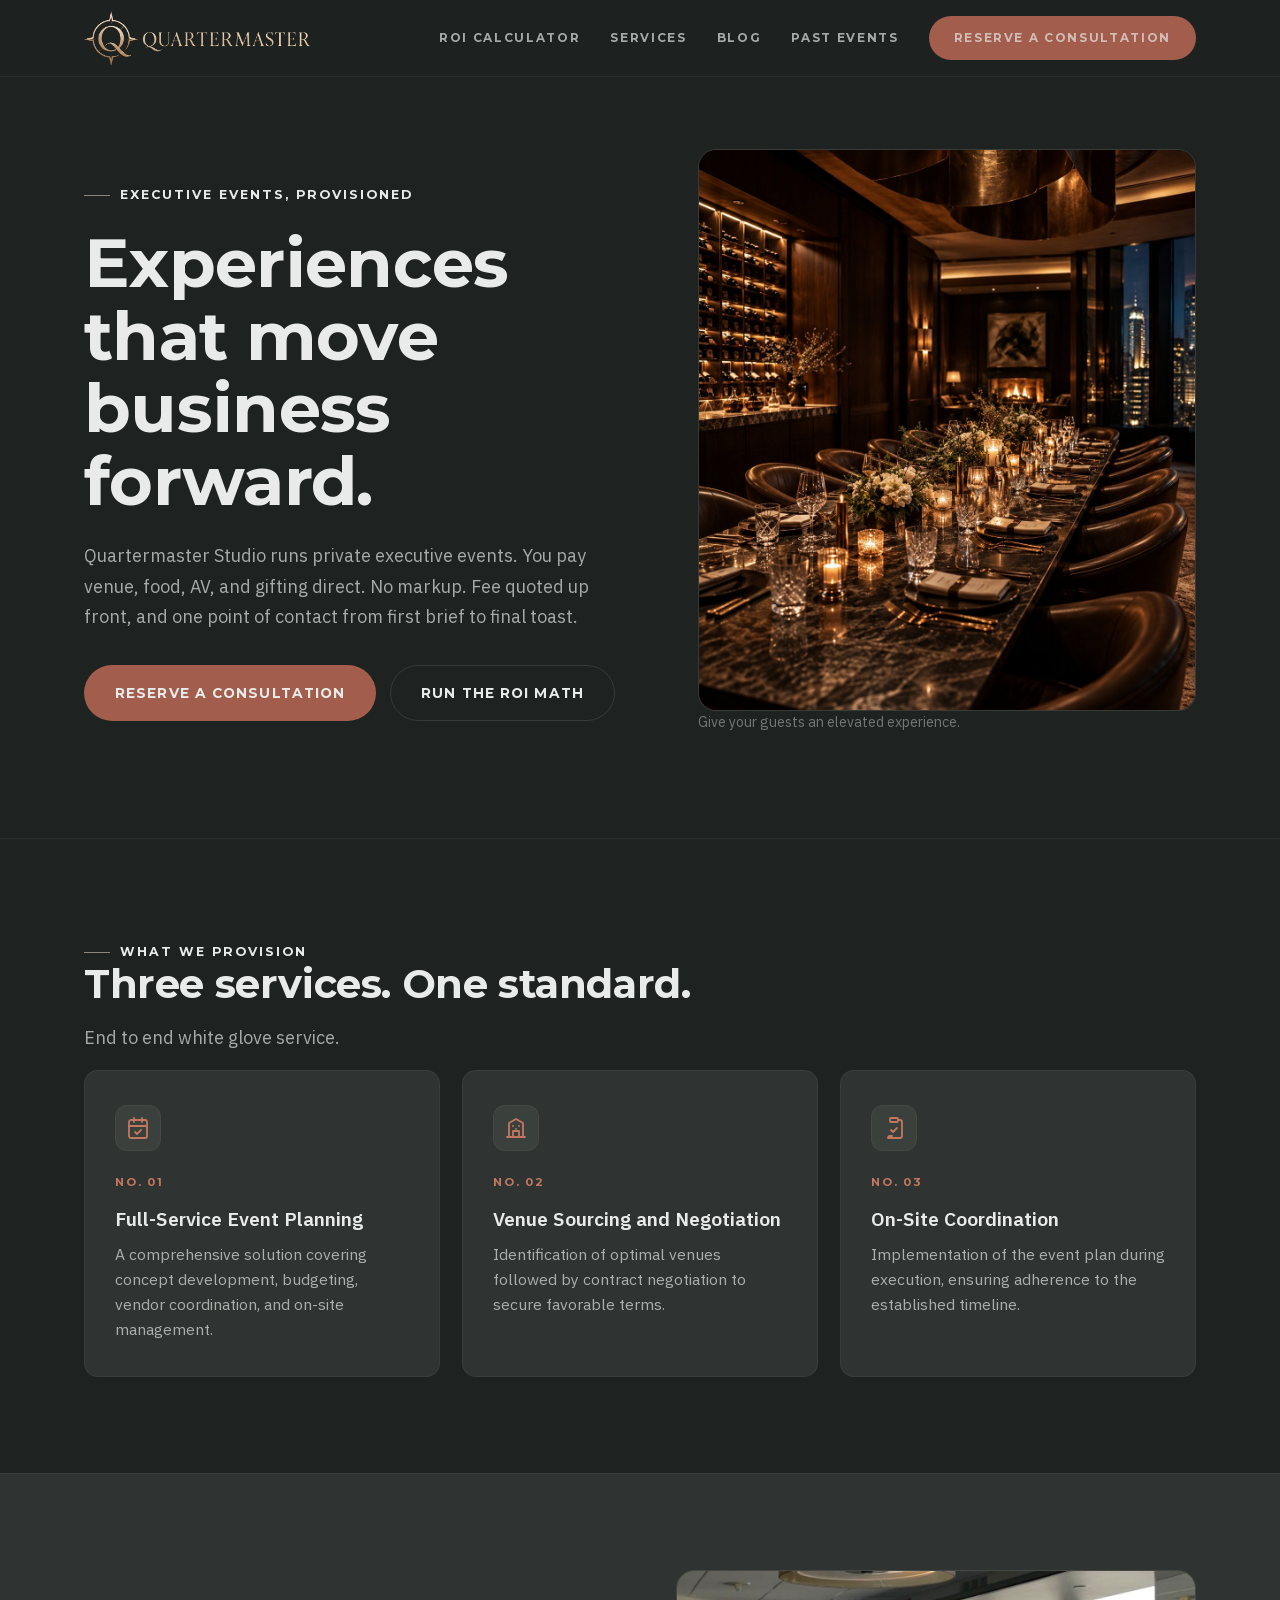
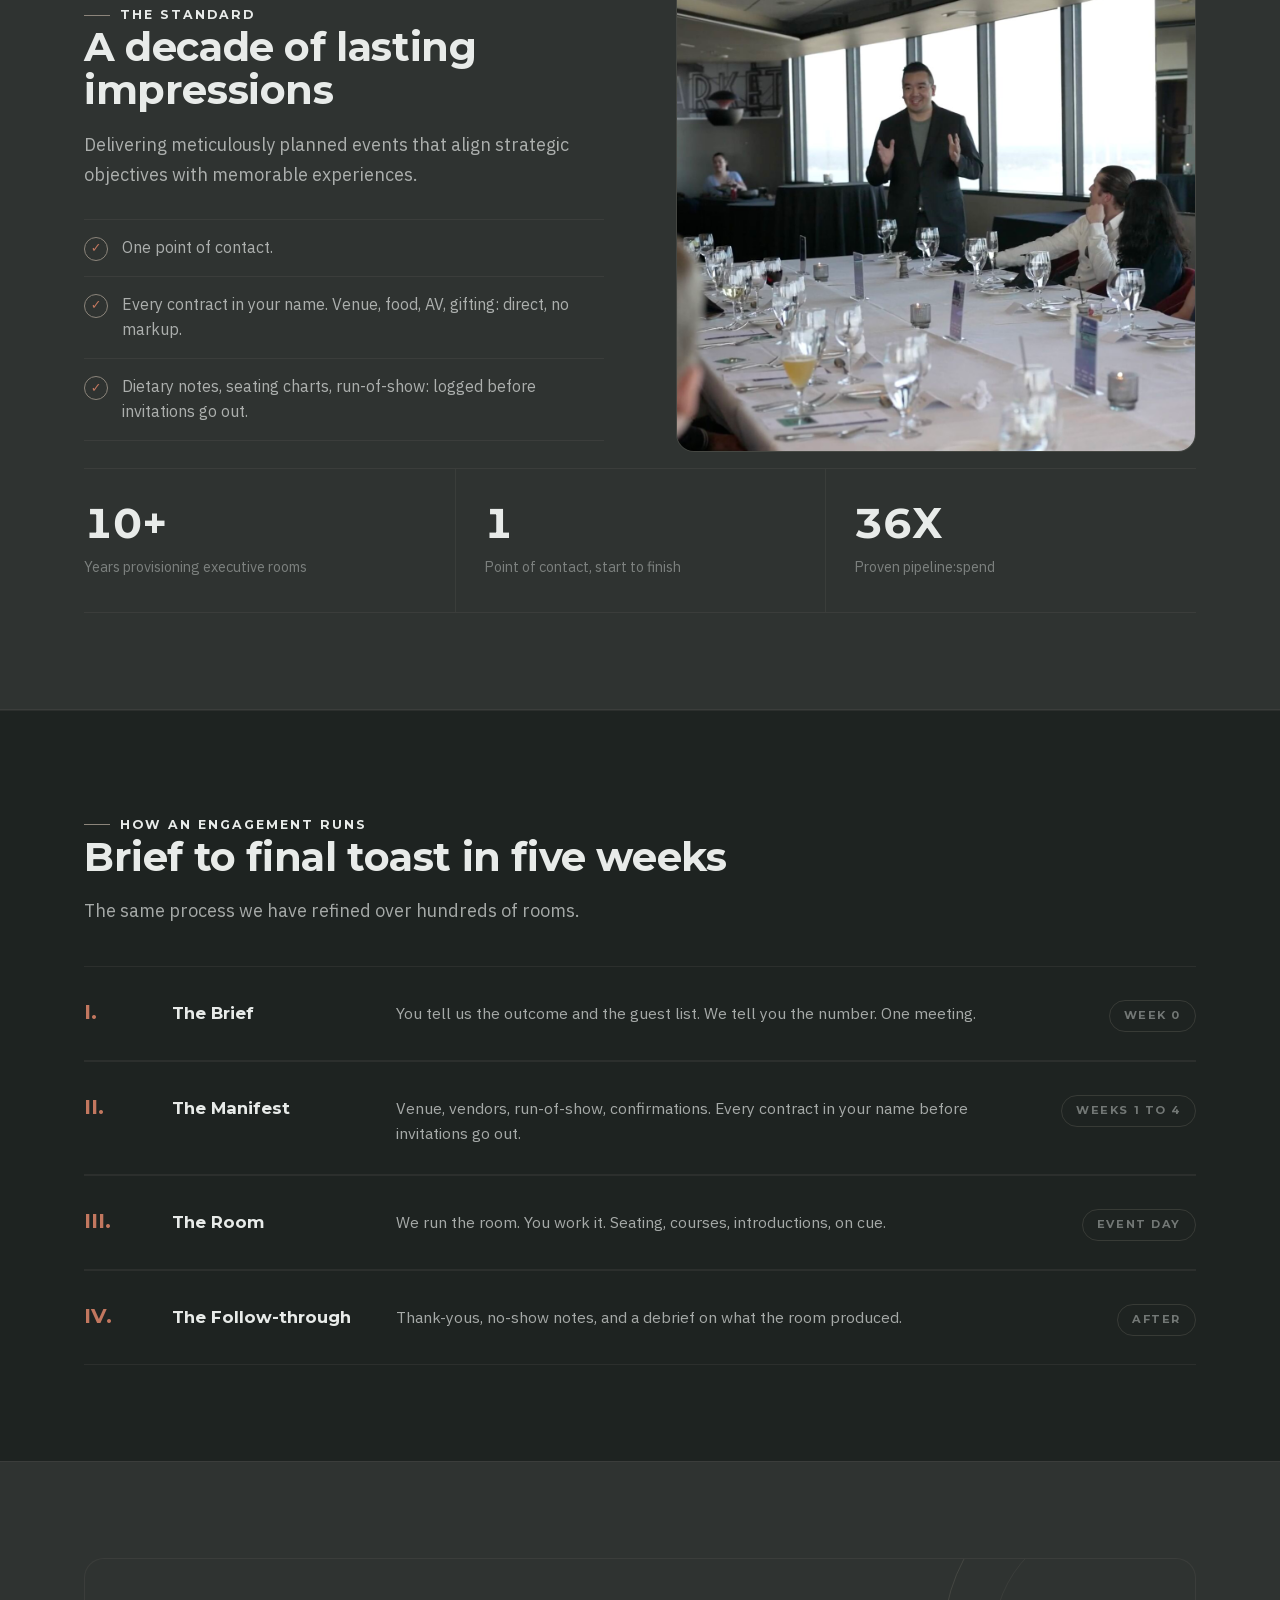
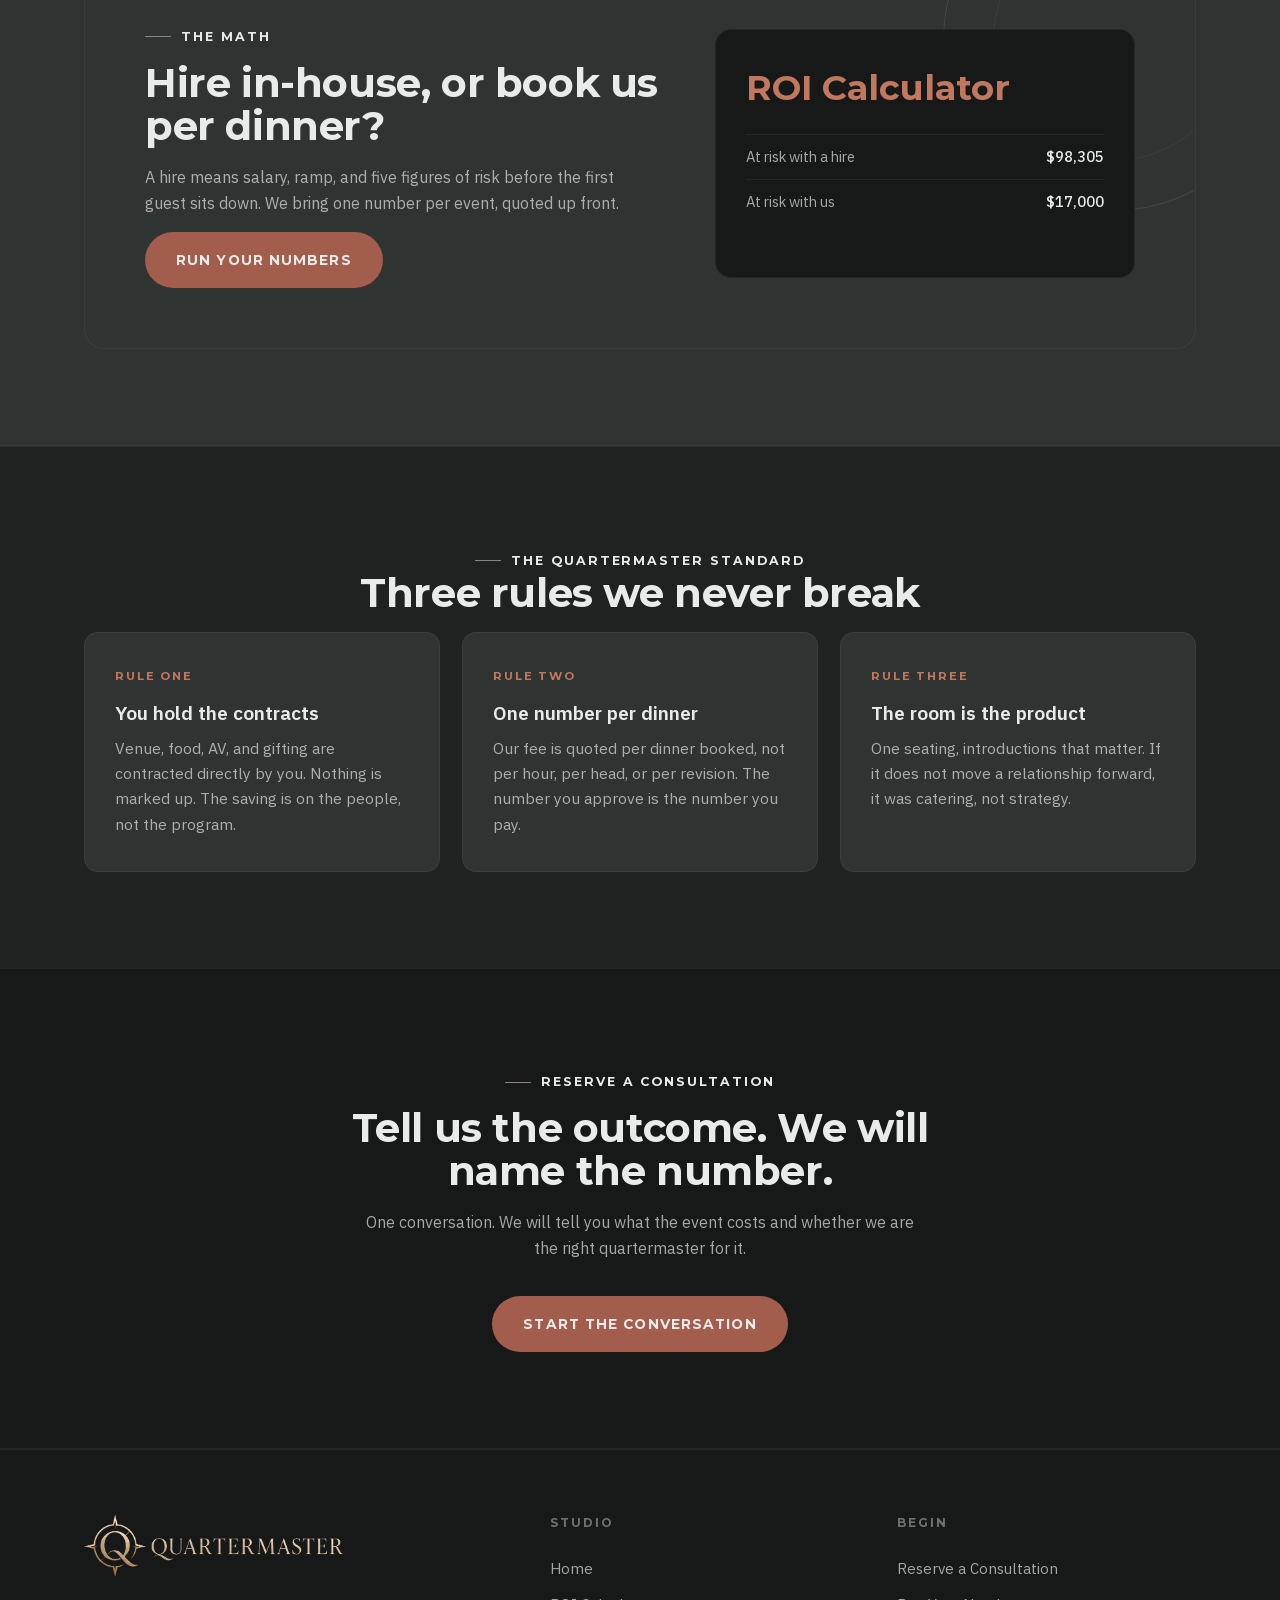
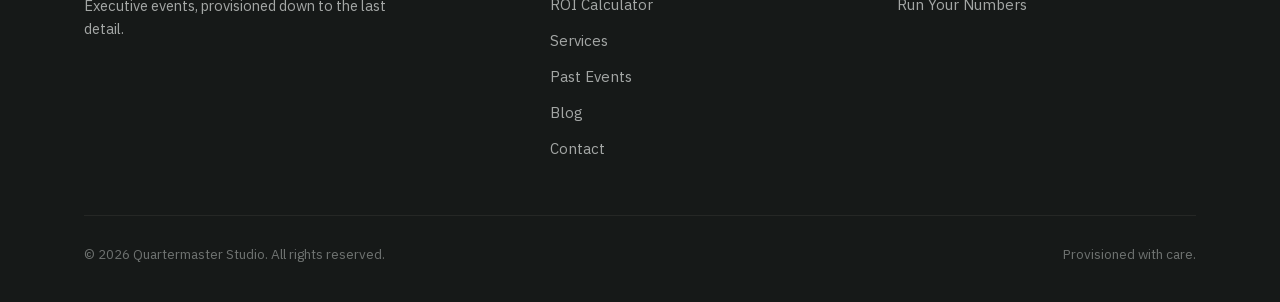
==== index.html @ 257238ab "Homepage hero: candlelit private dining room image" ====
<!DOCTYPE html>
<html lang="en">
<head>
<meta charset="UTF-8">
<meta name="viewport" content="width=device-width, initial-scale=1.0">
<title>Quartermaster Studio - Executive Events, Provisioned</title>
<meta name="description" content="Quartermaster Studio provisions private executive events. You pay venue, food, AV and gifting direct. No markup. One fee per dinner, quoted up front.">
<link rel="stylesheet" href="/assets/css/style.css?v=20260925o">
<link rel="icon" type="image/png" href="/assets/img/favicon.png?v=20260925k">
<link rel="apple-touch-icon" href="/assets/img/apple-touch-icon.png?v=20260925k">
</head>
<body>

<header class="site">
  <div class="wrap nav">
    <a class="brand" href="/" aria-label="Quartermaster Studio home">
      <img class="brand-lockup" src="/assets/img/logo-horizontal.png?v=20260925a" alt="Quartermaster Studio" width="226" height="54">
    </a>
    <nav class="nav-links" aria-label="Primary">
      <a href="/roi-calculator/">ROI Calculator</a>
      <a href="/services/">Services</a>
      <a href="/blog/">Blog</a>
      <a href="/past-events/">Past Events</a>
      <a href="/contact/" class="btn btn-primary nav-cta">Reserve a Consultation</a>
    </nav>
    <button class="nav-toggle" aria-label="Open menu" aria-expanded="false" aria-controls="mobileMenu">
      <svg viewBox="0 0 24 24" fill="none" stroke-width="2" stroke-linecap="round"><path d="M4 7h16M4 12h16M4 17h16"/></svg>
    </button>
  </div>
  <nav class="mobile-menu" id="mobileMenu" aria-label="Mobile">
    <a href="/roi-calculator/">ROI Calculator</a>
    <a href="/services/">Services</a>
    <a href="/blog/">Blog</a>
    <a href="/past-events/">Past Events</a>
    <a href="/contact/" class="btn btn-primary">Reserve a Consultation</a>
  </nav>
</header>


<main>
  <!-- ============ HERO ============ -->
  <section class="hero">
    <div class="wrap hero-grid">
      <div class="hero-copy reveal in">
        <span class="kicker">Executive events, provisioned</span>
        <h1>Experiences that move business forward.</h1>
        <p class="lede">Quartermaster Studio runs private executive events. You pay venue, food, AV, and gifting direct. No markup. Fee quoted up front, and one point of contact from first brief to final toast.</p>
        <div class="hero-cta">
          <a class="btn btn-primary" href="/contact/">Reserve a Consultation</a>
          <a class="btn btn-ghost" href="/roi-calculator/">Run the ROI math</a>
        </div>
      </div>
      <div class="hero-visual reveal in">
        <div class="frame">
          <img src="/assets/img/hero-dining.jpg?v=20260925a" alt="Candlelit private dining room set for an executive dinner" fetchpriority="high">
        </div>
        <p class="caption">Give your guests an elevated experience.</p>
      </div>
    </div>
  </section>

  <!-- ============ SERVICES ============ -->
  <section class="section" id="services">
    <div class="wrap">
      <div class="reveal in">
        <span class="kicker">What we provision</span>
        <h2>Three services. One standard.</h2>
        <p class="lede">End to end white glove service. </p>
      </div>
      <div class="cards3">
        <article class="card reveal in">
          <div class="icon" aria-hidden="true">
            <svg viewBox="0 0 24 24" fill="none" stroke="currentColor" stroke-width="1.8" stroke-linecap="round" stroke-linejoin="round"><rect x="3" y="4" width="18" height="18" rx="2"></rect><path d="M16 2v4M8 2v4M3 10h18"></path><path d="m9 16 2 2 4-4"></path></svg>
          </div>
          <div class="card-num">No. 01</div>
          <h3>Full-Service Event Planning</h3>
          <p>A comprehensive solution covering concept development, budgeting, vendor coordination, and on-site management.

</p>
        </article>
        <article class="card reveal in">
          <div class="icon" aria-hidden="true">
            <svg viewBox="0 0 24 24" fill="none" stroke="currentColor" stroke-width="1.8" stroke-linecap="round" stroke-linejoin="round"><path d="M3 21h18M5 21V7l7-4 7 4v14"></path><path d="M9 21v-6h6v6"></path><path d="M9 10h.01M15 10h.01M12 13h.01"></path></svg>
          </div>
          <div class="card-num">No. 02</div>
          <h3>Venue Sourcing and Negotiation</h3>
          <p>Identification of optimal venues followed by contract negotiation to secure favorable terms.

</p>
        </article>
        <article class="card reveal in">
          <div class="icon" aria-hidden="true">
            <svg viewBox="0 0 24 24" fill="none" stroke="currentColor" stroke-width="1.8" stroke-linecap="round" stroke-linejoin="round"><path d="M16 4h2a2 2 0 0 1 2 2v14a2 2 0 0 1-2 2H6a2 2 0 0 1 2-2h2"></path><rect x="8" y="2" width="8" height="4" rx="1"></rect><path d="m9 14 2 2 4-4"></path></svg>
          </div>
          <div class="card-num">No. 03</div>
          <h3>On-Site Coordination</h3>
          <p>Implementation of the event plan during execution, ensuring adherence to the established timeline.

</p>
        </article>
      </div>
    </div>
  </section>

  <!-- ============ STANDARD ============ -->
  <section class="section section-alt">
    <div class="wrap">
      <div class="split">
        <div class="reveal in">
          <span class="kicker">The standard</span>
          <h2>A decade of lasting impressions</h2>
          <p class="lede">Delivering meticulously planned events that align strategic objectives with memorable experiences.</p>
          <ul class="checklist">


<li><span class="tick">✓</span> One point of contact.</li>
            <li><span class="tick">✓</span> Every contract in your name. Venue, food, AV, gifting: direct, no markup.</li>
            <li><span class="tick">✓</span> Dietary notes, seating charts, run-of-show: logged before invitations go out.</li>
          </ul>

        </div>
        <div class="reveal in">
          <div class="frame">
            <img src="/assets/img/hero-main.jpg" alt="The operator addressing guests at a Quartermaster event" loading="lazy">
          </div>
          <p class="caption"></p>
        </div>
      </div>
      <div class="stats reveal in">
        <div class="stat"><div class="stat-num">10+</div><div class="stat-label">Years provisioning executive rooms</div></div>
        <div class="stat"><div class="stat-num">1</div><div class="stat-label">Point of contact, start to finish</div></div>
        <div class="stat"><div class="stat-num">36X</div><div class="stat-label">Proven pipeline:spend</div></div>
      </div>
    </div>
  </section>

  <!-- ============ PROCESS ============ -->
  <section class="section">
    <div class="wrap">
      <div class="reveal in">
        <span class="kicker">How an engagement runs</span>
        <h2>Brief to final toast in five weeks</h2>
        <p class="lede">The same process we have refined over hundreds of rooms.</p>
      </div>
      <div class="manifest reveal in">
        <div class="manifest-row">
          <div class="m-no">I.</div>
          <div class="m-title">The Brief</div>
          <div class="m-desc">You tell us the outcome and the guest list. We tell you the number. One meeting.</div>
          <div class="m-tag">Week 0</div>
        </div>
        <div class="manifest-row">
          <div class="m-no">II.</div>
          <div class="m-title">The Manifest</div>
          <div class="m-desc">Venue, vendors, run-of-show, confirmations. Every contract in your name before invitations go out.</div>
          <div class="m-tag">Weeks 1 to 4</div>
        </div>
        <div class="manifest-row">
          <div class="m-no">III.</div>
          <div class="m-title">The Room</div>
          <div class="m-desc">We run the room. You work it. Seating, courses, introductions, on cue.</div>
          <div class="m-tag">Event day</div>
        </div>
        <div class="manifest-row">
          <div class="m-no">IV.</div>
          <div class="m-title">The Follow-through</div>
          <div class="m-desc">Thank-yous, no-show notes, and a debrief on what the room produced.</div>
          <div class="m-tag">After</div>
        </div>
      </div>
    </div>
  </section>

  <!-- ============ CALCULATOR TEASER ============ -->
  <section class="section section-alt">
    <div class="wrap">
      <div class="calc-teaser reveal in">
        <div>
          <span class="kicker">The math</span>
          <h2>Hire in-house, or book us per dinner?</h2>
          <p>A hire means salary, ramp, and five figures of risk before the first guest sits down. We bring one number per event, quoted up front.</p>
          <a class="btn btn-primary" href="/roi-calculator/">Run your numbers</a>
        </div>
        <div class="calc-figure" aria-hidden="true">
          <div class="calc-num">ROI Calculator</div>
          <div class="calc-rows">
            <div class="calc-row"><span>At risk with a hire</span><span>$98,305</span></div>
            <div class="calc-row"><span>At risk with us</span><span>$17,000</span></div>

          </div>

        </div>
      </div>
    </div>
  </section>

  <!-- ============ RULES ============ -->
  <section class="section">
    <div class="wrap">
      <div class="reveal in" style="text-align:center; max-width:720px; margin:0 auto;">
        <span class="kicker" style="justify-content:center;">The Quartermaster standard</span>
        <h2>Three rules we never break</h2>
      </div>
      <div class="cards3">
        <article class="card reveal in">
          <div class="card-num">Rule one</div>
          <h3>You hold the contracts</h3>
          <p>Venue, food, AV, and gifting are contracted directly by you. Nothing is marked up. The saving is on the people, not the program.</p>
        </article>
        <article class="card reveal in">
          <div class="card-num">Rule two</div>
          <h3>One number per dinner</h3>
          <p>Our fee is quoted per dinner booked, not per hour, per head, or per revision. The number you approve is the number you pay.</p>
        </article>
        <article class="card reveal in">
          <div class="card-num">Rule three</div>
          <h3>The room is the product</h3>
          <p>One seating, introductions that matter. If it does not move a relationship forward, it was catering, not strategy.</p>
        </article>
      </div>
    </div>
  </section>

  <!-- ============ CTA ============ -->
  <section class="cta-band">
    <div class="wrap">
      <div class="reveal in">
        <span class="kicker">Reserve a consultation</span>
        <h2>Tell us the outcome. We will name the number.</h2>
        <p>One conversation. We will tell you what the event costs and whether we are the right quartermaster for it.</p>
        <a class="btn btn-primary" href="/contact/">Start the conversation</a>
      </div>
    </div>
  </section>
</main>


<footer class="site">
  <div class="wrap">
    <div class="footer-grid">
      <div class="footer-brand">
        <a class="brand" href="/" aria-label="Quartermaster Studio home" style="margin-bottom:18px;">
          <img class="brand-lockup" src="/assets/img/logo-horizontal.png?v=20260925a" alt="Quartermaster Studio" width="259" height="62">
        </a>
        <p>Executive events, provisioned down to the last detail.</p>
      </div>
      <div class="footer-links">
        <h4>Studio</h4>
        <a href="/">Home</a>
        <a href="/roi-calculator/">ROI Calculator</a>
        <a href="/services/">Services</a>
        <a href="/past-events/">Past Events</a>
        <a href="/blog/">Blog</a>
        <a href="/contact/">Contact</a>
      </div>
      <div class="footer-links">
        <h4>Begin</h4>
        <a href="/contact/">Reserve a Consultation</a>
        <a href="/roi-calculator/">Run Your Numbers</a>
      </div>
    </div>
    <div class="footer-note">
      <span>&copy; <span data-year>2026</span> Quartermaster Studio. All rights reserved.</span>
      <span>Provisioned with care.</span>
    </div>
  </div>
</footer>

<script src="/assets/js/main.js?v=20260924g" defer></script>
</body>
</html>
---- assets/css/style.css ----
/* ============================================================
   Quartermaster Studio - Coastal & Cedar (Brand Standards v1.0)
   The agency: Montserrat carries wordmark/labels/buttons,
   IBM Plex Sans carries every word a person reads.
   No Playfair, no Times, nothing like them: that typeface lives at The Wardroom only.
   ============================================================ */

@font-face {
  font-family: "Montserrat";
  font-style: normal;
  font-weight: 100 900;
  font-display: swap;
  src: url("/assets/fonts/montserrat-normal.woff2") format("woff2");
}
@font-face {
  font-family: "Montserrat";
  font-style: italic;
  font-weight: 100 900;
  font-display: swap;
  src: url("/assets/fonts/montserrat-italic.woff2") format("woff2");
}
@font-face {
  font-family: "IBM Plex Sans";
  font-style: normal;
  font-weight: 100 700;
  font-display: swap;
  src: url("/assets/fonts/plexsans-normal.woff2") format("woff2");
}
@font-face {
  font-family: "IBM Plex Sans";
  font-style: italic;
  font-weight: 100 700;
  font-display: swap;
  src: url("/assets/fonts/plexsans-italic.woff2") format("woff2");
}

:root {
  --forage: #1e2321;
  --forage-deep: #161918;
  --slate: #2f3331;
  --slate-soft: #3a403c;
  --cedar: #a35d4d;
  --cedar-light: #c2775f;
  --cedar-deep: #8f4e3f;
  --taupe: #8c857b;
  --cloud: #e8ebe9;
  --cloud-dim: rgba(232, 235, 233, 0.68);
  --cloud-faint: rgba(232, 235, 233, 0.42);
  --line: rgba(140, 133, 123, 0.24);
  --line-soft: rgba(140, 133, 123, 0.13);
  --font-display: "Montserrat", "IBM Plex Sans", system-ui, -apple-system, "Segoe UI", sans-serif;
  --font-body: "IBM Plex Sans", system-ui, -apple-system, "Segoe UI", sans-serif;
  --maxw: 1160px;
  --radius: 14px;
}

* { box-sizing: border-box; }
html { scroll-behavior: smooth; }
html, body { overflow-x: clip; max-width: 100vw; }
body {
  margin: 0;
  font-family: var(--font-body);
  font-weight: 400;
  font-size: 16px;
  line-height: 1.6;
  color: var(--cloud);
  background: var(--forage);
  -webkit-font-smoothing: antialiased;
}
::selection { background: var(--cedar); color: var(--cloud); }

h1, h2 {
  font-family: var(--font-display);
  font-weight: 700;
  line-height: 1.08;
  letter-spacing: -0.01em;
  color: var(--cloud);
  margin: 0 0 18px;
}
h1 { font-size: clamp(2.4rem, 5.4vw, 4.2rem); }
h2 { font-size: clamp(1.7rem, 3.4vw, 2.5rem); }
h3 {
  font-family: var(--font-body);
  font-weight: 600;
  font-size: 1.25rem;
  line-height: 1.3;
  color: var(--cloud);
  margin: 0 0 10px;
}
p { margin: 0 0 16px; color: var(--cloud-dim); }
a { color: var(--cedar-light); text-decoration: none; }
a:hover { text-decoration: underline; }
img, svg, iframe { max-width: 100%; }
img { display: block; }

.wrap { max-width: var(--maxw); margin: 0 auto; padding: 0 24px; }
.section { padding: 96px 0; border-top: 1px solid var(--line-soft); }
.section-head { max-width: 720px; margin-bottom: 48px; }
.section-head h2 { margin-top: 14px; }

.kicker {
  display: inline-flex;
  align-items: center;
  gap: 10px;
  font-family: var(--font-display);
  font-weight: 700;
  font-size: 0.78rem;
  letter-spacing: 0.16em;
  text-transform: uppercase;
  color: var(--cloud);
}
.kicker::before {
  content: "";
  width: 26px; height: 1px;
  background: var(--taupe);
  flex: none;
}
.lede { font-size: 1.12rem; line-height: 1.7; max-width: 66ch; }

/* ---------- buttons: Montserrat carries the agency ---------- */
.btn {
  display: inline-flex;
  align-items: center;
  justify-content: center;
  gap: 10px;
  font-family: var(--font-display);
  font-weight: 700;
  font-size: 0.86rem;
  letter-spacing: 0.08em;
  text-transform: uppercase;
  padding: 16px 30px;
  border-radius: 999px;
  border: 1px solid transparent;
  cursor: pointer;
  transition: transform 0.15s ease, background 0.15s ease, border-color 0.15s ease;
  text-decoration: none;
}
.btn:hover { text-decoration: none; transform: translateY(-1px); }
.btn-primary { background: var(--cedar); color: var(--cloud); }
.btn-primary:hover { background: var(--cedar-light); }
.btn-ghost { border-color: var(--line); color: var(--cloud); background: transparent; }
.btn-ghost:hover { border-color: var(--taupe); }

/* ---------- header ---------- */
header.site {
  position: sticky;
  top: 0;
  z-index: 50;
  background: rgba(30, 35, 33, 0.88);
  backdrop-filter: blur(12px);
  -webkit-backdrop-filter: blur(12px);
  border-bottom: 1px solid var(--line-soft);
}
.wrap.nav {
  display: flex;
  align-items: center;
  justify-content: space-between;
  height: 76px;
  gap: 20px;
}
.brand { display: inline-flex; align-items: center; gap: 13px; text-decoration: none; }
.brand:hover { text-decoration: none; }
.brand-logo { width: 42px; height: 42px; flex: none; }
.brand-logo svg { width: 100%; height: 100%; display: block; }
.brand-word {
  font-family: var(--font-display);
  font-weight: 700;
  font-size: 0.82rem;
  letter-spacing: 0.055em;
  line-height: 1.35;
  color: var(--cloud);
  text-transform: uppercase;
}
.brand-word span { display: block; }
.brand-lockup { display: block; height: 54px; width: auto; flex: none; }
.footer-brand .brand-lockup { height: 62px; }
.nav-links { display: flex; align-items: center; gap: 30px; }
.nav-links a {
  font-family: var(--font-display);
  font-weight: 700;
  font-size: 0.74rem;
  letter-spacing: 0.14em;
  text-transform: uppercase;
  color: var(--cloud-dim);
  text-decoration: none;
}
.nav-links a:hover { color: var(--cloud); }
.nav-links a.active { color: var(--cloud); }
.nav-cta { padding: 12px 24px; font-size: 0.76rem; }

.nav-toggle {
  display: none;
  align-items: center;
  justify-content: center;
  width: 44px; height: 44px;
  background: transparent;
  border: 1px solid var(--line);
  border-radius: 10px;
  cursor: pointer;
}
.nav-toggle svg { width: 20px; height: 20px; stroke: var(--cloud); }
.mobile-menu {
  display: none;
  position: absolute;
  top: 76px; left: 0; right: 0;
  background: var(--forage-deep);
  border-bottom: 1px solid var(--line);
  padding: 12px 24px 24px;
  z-index: 60;
}
.mobile-menu.open { display: block; }
.mobile-menu a {
  display: block;
  padding: 14px 4px;
  font-family: var(--font-display);
  font-weight: 700;
  font-size: 0.85rem;
  letter-spacing: 0.12em;
  text-transform: uppercase;
  color: var(--cloud);
  border-bottom: 1px solid var(--line-soft);
}
.mobile-menu a:last-of-type { border-bottom: none; }
.mobile-menu .btn { width: 100%; margin-top: 12px; }

/* ---------- hero ---------- */
.hero { padding: 72px 0 88px; position: relative; }
.hero-grid {
  display: grid;
  grid-template-columns: 1.05fr 0.95fr;
  gap: 64px;
  align-items: center;
}
.hero-copy .kicker { margin-bottom: 22px; }
.hero-copy h1 { margin-bottom: 24px; }
.hero-copy h1 .num { color: var(--cedar-light); }
.hero-cta { display: flex; gap: 14px; flex-wrap: wrap; margin-top: 32px; }
.hero-note {
  margin-top: 26px;
  font-size: 0.92rem;
  color: var(--cloud-faint);
  display: flex;
  align-items: center;
  gap: 10px;
}
.hero-note .dot { width: 8px; height: 8px; border-radius: 50%; background: var(--taupe); flex: none; }
.hero-visual { position: relative; }
.hero-visual .frame {
  border-radius: 18px;
  overflow: hidden;
  border: 1px solid var(--line);
}
.hero-visual img { width: 100%; height: 560px; object-fit: cover; }
.manifest-card {
  position: absolute;
  right: -18px;
  bottom: 36px;
  width: 300px;
  background: var(--slate);
  border: 1px solid var(--line);
  border-radius: var(--radius);
  padding: 22px;
  box-shadow: 0 24px 60px rgba(0, 0, 0, 0.45);
}
.manifest-card h3 {
  font-family: var(--font-display);
  font-size: 0.72rem;
  font-weight: 700;
  letter-spacing: 0.16em;
  text-transform: uppercase;
  color: var(--cloud-faint);
  margin-bottom: 14px;
}
.manifest-row {
  display: flex;
  justify-content: space-between;
  gap: 12px;
  padding: 9px 0;
  border-top: 1px solid var(--line-soft);
  font-size: 0.9rem;
}
.manifest-row:first-of-type { border-top: none; }
.m-label { color: var(--cloud-faint); }
.m-val { color: var(--cloud); font-weight: 500; font-variant-numeric: tabular-nums; text-align: right; }

/* ---------- services ---------- */
.cards3 { display: grid; grid-template-columns: repeat(3, 1fr); gap: 22px; }
.card {
  background: var(--slate);
  border: 1px solid var(--line-soft);
  border-radius: var(--radius);
  padding: 34px 30px;
  transition: transform 0.18s ease, border-color 0.18s ease;
}
.card:hover { transform: translateY(-3px); border-color: var(--line); }
.card .icon {
  width: 46px; height: 46px;
  border-radius: 12px;
  background: var(--slate-soft);
  border: 1px solid var(--line-soft);
  display: flex; align-items: center; justify-content: center;
  margin-bottom: 22px;
}
.card .icon svg { width: 24px; height: 24px; stroke: var(--cedar-light); }
.card h3 { font-size: 1.2rem; margin-bottom: 10px; }
.card p { font-size: 0.98rem; margin: 0; }

/* ---------- split / precision ---------- */
.split {
  display: grid;
  grid-template-columns: 1fr 1fr;
  gap: 72px;
  align-items: center;
}
.split .frame {
  border-radius: 18px;
  overflow: hidden;
  border: 1px solid var(--line);
}
.split .frame img { width: 100%; height: 480px; object-fit: cover; }
.checklist { list-style: none; margin: 28px 0 0; padding: 0; }
.checklist li {
  display: flex; gap: 14px;
  padding: 15px 0;
  border-top: 1px solid var(--line-soft);
  color: var(--cloud-dim);
  font-size: 1rem;
}
.checklist li:last-child { border-bottom: 1px solid var(--line-soft); }
.checklist .tick {
  flex: none;
  width: 24px; height: 24px;
  border-radius: 50%;
  border: 1px solid var(--taupe);
  color: var(--cedar-light);
  display: flex; align-items: center; justify-content: center;
  font-size: 0.8rem;
  margin-top: 2px;
}
.proof-line {
  margin-top: 26px;
  padding-top: 22px;
  border-top: 1px solid var(--line-soft);
  font-size: 0.92rem;
  color: var(--cloud-faint);
}
.proof-line strong { color: var(--cloud-dim); font-weight: 600; }

/* ---------- stats ---------- */
.stats {
  display: grid;
  grid-template-columns: repeat(auto-fit, minmax(180px, 1fr));
  gap: 0;
  border-top: 1px solid var(--line-soft);
  border-bottom: 1px solid var(--line-soft);
}
.stat { padding: 34px 28px; border-left: 1px solid var(--line-soft); }
.stat:first-child { border-left: none; padding-left: 0; }
.stat-num {
  font-family: var(--font-display);
  font-weight: 700;
  font-size: 2.6rem;
  line-height: 1;
  color: var(--cloud);
  font-variant-numeric: tabular-nums;
  margin-bottom: 10px;
}
.stat-label { font-size: 0.9rem; color: var(--cloud-faint); }
/* vertical stack variant: number over caption, continuous divider */
.stats-stack { display: flex; flex-direction: column; }
.stats-stack .stat { margin: 0; padding: 24px 0 24px 30px; }
.stats-stack .stat:first-child { padding-top: 0; }
.stats-stack .stat:last-child { padding-bottom: 0; }

/* ---------- calculator teaser ---------- */
.calc-teaser {
  background: var(--slate);
  border: 1px solid var(--line-soft);
  border-radius: 20px;
  padding: 60px;
  display: grid;
  grid-template-columns: 1.1fr 0.9fr;
  gap: 56px;
  align-items: center;
  position: relative;
  overflow: hidden;
}
.calc-teaser::after {
  content: "";
  position: absolute;
  right: -90px; top: -90px;
  width: 340px; height: 340px;
  border: 1px solid var(--line);
  border-radius: 50%;
  pointer-events: none;
}
.calc-teaser::before {
  content: "";
  position: absolute;
  right: -40px; top: -40px;
  width: 240px; height: 240px;
  border: 1px solid var(--line-soft);
  border-radius: 50%;
  pointer-events: none;
}
.calc-teaser h2 { margin-top: 14px; }
.calc-figure {
  background: var(--forage-deep);
  border: 1px solid var(--line-soft);
  border-radius: 16px;
  padding: 30px;
  position: relative;
  z-index: 1;
}
.calc-num {
  font-family: var(--font-display);
  font-weight: 700;
  font-size: 2.2rem;
  color: var(--cedar-light);
  font-variant-numeric: tabular-nums;
  margin-bottom: 18px;
}
.calc-rows { margin-bottom: 24px; }
.calc-row {
  display: flex;
  justify-content: space-between;
  gap: 12px;
  padding: 10px 0;
  border-top: 1px solid var(--line-soft);
  font-size: 0.92rem;
  color: var(--cloud-dim);
}
.calc-row span:last-child { font-variant-numeric: tabular-nums; color: var(--cloud); font-weight: 500; }

/* ---------- cta band ---------- */
.cta-band {
  background: var(--forage-deep);
  border-top: 1px solid var(--line-soft);
  border-bottom: 1px solid var(--line-soft);
  text-align: center;
  padding: 96px 0;
}
.cta-band h2 { max-width: 640px; margin: 14px auto 18px; }
.cta-band p { max-width: 560px; margin: 0 auto 34px; }
.cta-band .kicker { justify-content: center; }

/* ---------- footer ---------- */
footer.site {
  background: var(--forage-deep);
  border-top: 1px solid var(--line-soft);
  padding: 64px 0 36px;
}
.footer-grid {
  display: grid;
  grid-template-columns: 1.4fr 1fr 1fr;
  gap: 48px;
  margin-bottom: 48px;
}
.footer-brand p { font-size: 0.92rem; max-width: 36ch; }
.footer-links h4 {
  font-family: var(--font-display);
  font-size: 0.74rem;
  font-weight: 700;
  letter-spacing: 0.16em;
  text-transform: uppercase;
  color: var(--cloud-faint);
  margin: 0 0 18px;
}
.footer-links a {
  display: block;
  color: var(--cloud-dim);
  font-size: 0.94rem;
  padding: 6px 0;
}
.footer-links a:hover { color: var(--cloud); }
.footer-note {
  border-top: 1px solid var(--line-soft);
  padding-top: 28px;
  display: flex;
  justify-content: space-between;
  gap: 16px;
  flex-wrap: wrap;
  font-size: 0.85rem;
  color: var(--cloud-faint);
}

/* ---------- forms ---------- */
.contact-grid {
  display: grid;
  grid-template-columns: 1.1fr 0.9fr;
  gap: 48px;
  align-items: start;
}
.form-card, .brief-card {
  background: var(--slate);
  border: 1px solid var(--line-soft);
  border-radius: var(--radius);
  padding: 38px;
}
.field { margin-bottom: 22px; }
.field label {
  display: block;
  font-family: var(--font-display);
  font-weight: 700;
  font-size: 0.74rem;
  letter-spacing: 0.14em;
  text-transform: uppercase;
  color: var(--cloud-dim);
  margin-bottom: 10px;
}
.field input, .field select, .field textarea {
  width: 100%;
  background: var(--forage-deep);
  border: 1px solid var(--line);
  border-radius: 10px;
  color: var(--cloud);
  font-family: var(--font-body);
  font-size: 1rem;
  padding: 14px 16px;
  transition: border-color 0.15s ease;
}
.field input:focus, .field select:focus, .field textarea:focus {
  outline: none;
  border-color: var(--cedar-light);
  box-shadow: 0 0 0 3px rgba(194, 119, 95, 0.18);
}
.field textarea { min-height: 130px; resize: vertical; }
.form-error {
  color: var(--cedar-light);
  font-size: 0.92rem;
  font-weight: 500;
  margin: 0 0 16px;
}
.field input::placeholder, .field textarea::placeholder { color: var(--cloud-faint); }
.brief-card h3 {
  font-family: var(--font-display);
  font-size: 0.78rem;
  font-weight: 700;
  letter-spacing: 0.16em;
  text-transform: uppercase;
  color: var(--cloud-faint);
  margin-bottom: 18px;
}
.contact-alt {
  margin-top: 28px;
  font-size: 0.94rem;
  color: var(--cloud-faint);
}
.empty-note { color: var(--cloud-faint); font-style: italic; }

/* ---------- roi calculator ---------- */
.calc-shell { max-width: 980px; margin: 0 auto; }
.calc-grid {
  display: grid;
  grid-template-columns: 1fr 1fr;
  gap: 24px;
  margin: 40px 0;
}
.calc-card {
  background: var(--slate);
  border: 1px solid var(--line-soft);
  border-radius: var(--radius);
  padding: 32px;
}
.calc-card h3 {
  font-family: var(--font-display);
  font-size: 0.78rem;
  font-weight: 700;
  letter-spacing: 0.16em;
  text-transform: uppercase;
  color: var(--cloud-faint);
  margin-bottom: 22px;
}
.seg { display: flex; gap: 8px; flex-wrap: wrap; margin-bottom: 26px; }
.seg-btn {
  flex: 1 1 auto;
  font-family: var(--font-display);
  font-weight: 700;
  font-size: 0.76rem;
  letter-spacing: 0.06em;
  padding: 12px 14px;
  border-radius: 10px;
  border: 1px solid var(--line);
  background: transparent;
  color: var(--cloud-dim);
  cursor: pointer;
  transition: all 0.15s ease;
}
.seg-btn.active { background: var(--cedar); border-color: var(--cedar); color: var(--cloud); }
.calc-field { margin-bottom: 22px; }
.calc-field label {
  display: flex; justify-content: space-between;
  font-size: 0.92rem; color: var(--cloud-dim);
  margin-bottom: 10px;
}
.range-val { font-variant-numeric: tabular-nums; color: var(--cloud); font-weight: 600; }
input[type="range"] {
  width: 100%;
  accent-color: var(--cedar);
  height: 28px;
  background: transparent;
  cursor: pointer;
}
.calc-output {
  background: var(--forage-deep);
  border: 1px solid var(--line);
  border-radius: var(--radius);
  padding: 36px;
  margin-top: 8px;
}
.big-num {
  font-family: var(--font-display);
  font-weight: 700;
  font-size: clamp(2.2rem, 5vw, 3.4rem);
  color: var(--cedar-light);
  font-variant-numeric: tabular-nums;
  line-height: 1.1;
  margin: 6px 0 20px;
}
.copy-row { display: flex; gap: 12px; flex-wrap: wrap; margin-top: 26px; }

/* ---------- tables ---------- */
.table-scroll {
  max-width: 100%;
  overflow-x: auto;
  border: 1px solid var(--line-soft);
  border-radius: var(--radius);
  background: var(--slate);
}
table.qmtable { width: 100%; border-collapse: collapse; font-size: 0.92rem; min-width: 560px; }
table.qmtable th, table.qmtable td {
  text-align: left;
  padding: 13px 18px;
  border-bottom: 1px solid var(--line-soft);
  white-space: nowrap;
  color: var(--cloud-dim);
}
table.qmtable th {
  font-family: var(--font-display);
  font-weight: 700;
  font-size: 0.72rem;
  letter-spacing: 0.14em;
  text-transform: uppercase;
  color: var(--cloud-faint);
}
table.qmtable tr:last-child th, table.qmtable tr:last-child td { border-bottom: none; }
table.qmtable td:last-child, table.qmtable th:last-child { text-align: right; color: var(--cloud); font-variant-numeric: tabular-nums; }

/* ---------- code / pre ---------- */
pre {
  max-width: 100%;
  overflow-x: auto;
  white-space: pre-wrap;
  word-wrap: break-word;
  font-size: 0.85rem;
  font-family: ui-monospace, "SF Mono", Menlo, Consolas, monospace;
  background: var(--forage-deep);
  border: 1px solid var(--line-soft);
  border-radius: 10px;
  padding: 20px;
  color: var(--cloud-dim);
  line-height: 1.65;
}

/* ---------- blog / events ---------- */
.post-grid { display: grid; grid-template-columns: repeat(3, 1fr); gap: 22px; }
.post-card {
  background: var(--slate);
  border: 1px solid var(--line-soft);
  border-radius: var(--radius);
  overflow: hidden;
  transition: transform 0.18s ease, border-color 0.18s ease;
  text-decoration: none;
  display: block;
}
.post-card:hover { transform: translateY(-3px); border-color: var(--line); text-decoration: none; }
.post-card .thumb { height: 200px; overflow: hidden; background: var(--slate-soft); }
.post-card .thumb img { width: 100%; height: 100%; object-fit: cover; }
.post-card .body { padding: 26px; }
.post-meta {
  font-family: var(--font-display);
  font-size: 0.7rem;
  font-weight: 700;
  letter-spacing: 0.14em;
  text-transform: uppercase;
  color: var(--cloud-faint);
  margin-bottom: 12px;
}
.post-card h3 { font-size: 1.15rem; }
.post-card p { font-size: 0.94rem; margin: 0; }
.empty-state {
  text-align: center;
  padding: 80px 24px;
  border: 1px dashed var(--line);
  border-radius: var(--radius);
  color: var(--cloud-faint);
}
.empty-state h3 { color: var(--cloud-dim); }

/* ---------- prose (generated posts) ---------- */
.post-hero { max-width: 880px; margin: 0 auto 48px; }
.post-hero img { width: 100%; border-radius: 18px; border: 1px solid var(--line); }
.prose { max-width: 700px; margin: 0 auto; font-size: 1.12rem; line-height: 1.85; }
.prose h2 { margin-top: 48px; }
.prose .caption { font-size: 0.88rem; color: var(--cloud-faint); margin-top: 12px; }
.caption { font-size: 0.88rem; color: var(--cloud-faint); }

/* ---------- portal ---------- */
.portal-shell { max-width: 1080px; margin: 0 auto; }
.tabs { display: flex; gap: 8px; margin: 36px 0 28px; flex-wrap: wrap; }
.tab {
  font-family: var(--font-display);
  font-weight: 700;
  font-size: 0.78rem;
  letter-spacing: 0.1em;
  text-transform: uppercase;
  padding: 12px 22px;
  border-radius: 999px;
  border: 1px solid var(--line);
  background: transparent;
  color: var(--cloud-dim);
  cursor: pointer;
}
.tab.active { background: var(--cloud); border-color: var(--cloud); color: var(--forage); }
.portal-grid { display: grid; grid-template-columns: 1fr 1fr; gap: 24px; align-items: start; }
.portal-card {
  background: var(--slate);
  border: 1px solid var(--line-soft);
  border-radius: var(--radius);
  padding: 32px;
}
.portal-card h3 {
  font-family: var(--font-display);
  font-size: 0.78rem;
  font-weight: 700;
  letter-spacing: 0.16em;
  text-transform: uppercase;
  color: var(--cloud-faint);
  margin-bottom: 20px;
}
.code-preview { margin-top: 18px; }
.preview-frame {
  width: 100%;
  min-height: 320px;
  border: 1px solid var(--line-soft);
  border-radius: 10px;
  background: var(--cloud);
}
.img-picks { display: flex; gap: 10px; flex-wrap: wrap; margin-top: 12px; }
.img-picks button {
  border: 1px solid var(--line);
  border-radius: 10px;
  overflow: hidden;
  padding: 0;
  cursor: pointer;
  width: 88px;
  height: 64px;
  background: var(--forage-deep);
}
.img-picks button img { width: 100%; height: 100%; object-fit: cover; }
.img-picks button.picked { border-color: var(--cedar-light); box-shadow: 0 0 0 2px rgba(194, 119, 95, 0.4); }

/* ---------- inbox ---------- */
.inbox-list { display: grid; gap: 16px; }
.inbox-card {
  background: var(--slate);
  border: 1px solid var(--line-soft);
  border-radius: var(--radius);
  padding: 26px;
}
.inbox-head {
  display: flex;
  justify-content: space-between;
  align-items: baseline;
  gap: 12px;
  flex-wrap: wrap;
  margin-bottom: 12px;
}
.inbox-head strong { color: var(--cloud); font-size: 1.05rem; }
.inbox-head time { font-size: 0.85rem; color: var(--cloud-faint); font-variant-numeric: tabular-nums; }
.inbox-card dl {
  display: grid;
  grid-template-columns: 130px 1fr;
  gap: 6px 14px;
  margin: 0 0 16px;
  font-size: 0.92rem;
}
.inbox-card dt { color: var(--cloud-faint); }
.inbox-card dd { margin: 0; color: var(--cloud-dim); }
.inbox-actions { display: flex; gap: 10px; flex-wrap: wrap; }
.pill {
  display: inline-block;
  font-family: var(--font-display);
  font-size: 0.68rem;
  font-weight: 700;
  letter-spacing: 0.12em;
  text-transform: uppercase;
  padding: 5px 12px;
  border-radius: 999px;
  border: 1px solid var(--line);
  color: var(--cloud-dim);
}
.count-badge {
  display: inline-flex;
  align-items: center;
  justify-content: center;
  min-width: 26px; height: 26px;
  padding: 0 8px;
  border-radius: 999px;
  background: var(--cedar);
  color: var(--cloud);
  font-family: var(--font-display);
  font-weight: 700;
  font-size: 0.75rem;
}

/* ---------- responsive ---------- */
@media (max-width: 960px) {
  .hero-grid { grid-template-columns: 1fr; gap: 48px; }
  .hero-visual img { height: 420px; }
  .manifest-card { right: 16px; }
  .split { grid-template-columns: 1fr; gap: 48px; }
  .cards3 { grid-template-columns: 1fr; }
  .post-grid { grid-template-columns: 1fr; }
  .calc-teaser { grid-template-columns: 1fr; padding: 44px 32px; }
  .contact-grid { grid-template-columns: 1fr; }
  .calc-grid { grid-template-columns: 1fr; }
  .portal-grid { grid-template-columns: 1fr; }
  .stats { grid-template-columns: 1fr 1fr; }
  .stat { padding: 26px 20px; }
  .stat:nth-child(3) { border-left: none; padding-left: 0; }
  .footer-grid { grid-template-columns: 1fr 1fr; }
}
@media (max-width: 640px) {
  .section { padding: 64px 0; }
  .nav-links { display: none; }
  .nav-toggle { display: inline-flex; }
  .brand-lockup { height: 40px; }
  .hero { padding: 48px 0 64px; }
  .hero-visual img { height: 340px; }
  .manifest-card { position: static; width: 100%; margin-top: 16px; }
  .hero-cta .btn { flex: 1 1 100%; }
  .stats { grid-template-columns: 1fr; }
  .stat { border-left: none; padding-left: 0; border-top: 1px solid var(--line-soft); }
  .stat:first-child { border-top: none; }
  .calc-teaser { padding: 36px 24px; }
  .form-card, .brief-card, .portal-card { padding: 26px 22px; }
  .footer-grid { grid-template-columns: 1fr; gap: 32px; }
  .inbox-card dl { grid-template-columns: 1fr; }
  .brand-word { font-size: 0.74rem; }
}

/* ============================================================
   Legacy bridge: older page templates restyled in the brand.
   New pages should use the canonical classes above.
   ============================================================ */

/* page section wrapper (older templates) */
.block { padding: 96px 0; }
.block.ink { background: var(--slate); border-top: 1px solid var(--line-soft); border-bottom: 1px solid var(--line-soft); }
.block.tint { background: var(--slate); }

/* brass button alias -> cedar */
.btn-brass {
  background: var(--cedar);
  color: var(--cloud);
  border-color: var(--cedar);
}
.btn-brass:hover { background: var(--cedar-deep); border-color: var(--cedar-deep); color: var(--cloud); }

/* reveal (scroll animation hook; visible by default) */
.reveal { opacity: 1; transform: none; }
.reveal.in { opacity: 1; transform: none; }

/* page header (older templates) */
.page-head { padding: 72px 0 24px; }
.page-head .kicker { margin-bottom: 18px; }

/* card number label */
.no {
  font-family: var(--font-display);
  font-weight: 700;
  font-size: 0.72rem;
  letter-spacing: 0.16em;
  text-transform: uppercase;
  color: var(--cedar-light);
  margin-bottom: 16px;
}

/* old footer structure */
.foot-grid {
  display: grid;
  grid-template-columns: 1.4fr 1fr 1fr 1fr;
  gap: 48px;
  margin-bottom: 48px;
}
.foot-brand {
  font-family: var(--font-display);
  font-weight: 700;
  font-size: 1.02rem;
  letter-spacing: 0.01em;
  color: var(--cloud);
  margin-bottom: 16px;
}
.foot-grid h4 {
  font-family: var(--font-display);
  font-size: 0.74rem;
  font-weight: 700;
  letter-spacing: 0.16em;
  text-transform: uppercase;
  color: var(--cloud-faint);
  margin: 0 0 14px;
}
.foot-grid ul { list-style: none; margin: 0; padding: 0; }
.foot-grid li a {
  display: block;
  color: var(--cloud-dim);
  font-size: 0.94rem;
  padding: 6px 0;
}
.foot-grid li a:hover { color: var(--cloud); }
.foot-grid p { font-size: 0.92rem; color: var(--cloud-faint); max-width: 36ch; }
.foot-bottom {
  border-top: 1px solid var(--line-soft);
  padding-top: 28px;
  display: flex;
  justify-content: space-between;
  gap: 16px;
  flex-wrap: wrap;
  font-size: 0.85rem;
  color: var(--cloud-faint);
}

/* form helpers */
.hint { font-size: 0.88rem; color: var(--cloud-faint); margin-top: 8px; }
.field-row { display: grid; grid-template-columns: 1fr 1fr; gap: 18px; }

/* listing card link + excerpt (portal-generated) */
.card-link {
  display: inline-block;
  font-family: var(--font-display);
  font-weight: 700;
  font-size: 0.9rem;
  color: var(--cedar-light);
  margin-top: 14px;
}
.card-link:hover { color: var(--cloud); }
.excerpt { font-size: 0.94rem; color: var(--cloud-dim); }

/* event grid (past-events index) */
.event-grid { display: grid; grid-template-columns: repeat(3, 1fr); gap: 22px; }

/* process manifest (older homepage template) */
.manifest { border-top: 1px solid var(--line-soft); margin-top: 40px; }
.manifest .manifest-row {
  display: grid;
  grid-template-columns: 64px 200px 1fr auto;
  gap: 24px;
  align-items: baseline;
  padding: 28px 0;
  border-bottom: 1px solid var(--line-soft);
}
.m-no {
  font-family: var(--font-display);
  font-weight: 700;
  font-size: 1.3rem;
  color: var(--cedar-light);
}
.m-title { font-family: var(--font-display); font-weight: 700; font-size: 1.05rem; color: var(--cloud); }
.m-desc { color: var(--cloud-dim); font-size: 0.98rem; margin: 0; }
.m-tag {
  font-family: var(--font-display);
  font-size: 0.7rem;
  font-weight: 700;
  letter-spacing: 0.14em;
  text-transform: uppercase;
  color: var(--cloud-faint);
  border: 1px solid var(--line);
  border-radius: 999px;
  padding: 6px 14px;
  white-space: nowrap;
}

/* portal components (older template) */
.portal-tabs { display: flex; gap: 8px; margin: 36px 0 28px; flex-wrap: wrap; }
.portal-tab {
  font-family: var(--font-display);
  font-weight: 700;
  font-size: 0.78rem;
  letter-spacing: 0.1em;
  text-transform: uppercase;
  padding: 12px 22px;
  border-radius: 999px;
  border: 1px solid var(--line);
  background: transparent;
  color: var(--cloud-dim);
  cursor: pointer;
}
.portal-tab.active { background: var(--cloud); border-color: var(--cloud); color: var(--forage); }
.portal-panel { display: none; }
.portal-panel.active { display: block; }
.portal-howto {
  background: var(--slate);
  border: 1px solid var(--line-soft);
  border-radius: var(--radius);
  padding: 26px 30px;
  margin-bottom: 24px;
  font-size: 0.95rem;
  color: var(--cloud-dim);
}
.portal-note { font-size: 0.88rem; color: var(--cloud-faint); margin-top: 14px; }
.portal-actions { display: flex; gap: 12px; flex-wrap: wrap; margin-top: 22px; }
.portal-output { margin-top: 18px; }
.portal-side .portal-card { position: sticky; top: 96px; }

/* bridge responsive */
@media (max-width: 960px) {
  .event-grid { grid-template-columns: 1fr; }
  .manifest .manifest-row { grid-template-columns: 48px 1fr; }
  .manifest .manifest-row .m-desc { grid-column: 2; }
  .manifest .manifest-row .m-tag { grid-column: 2; justify-self: start; }
  .foot-grid { grid-template-columns: 1fr 1fr; }
}
@media (max-width: 640px) {
  .block { padding: 64px 0; }
  .foot-grid { grid-template-columns: 1fr; gap: 32px; }
  .field-row { grid-template-columns: 1fr; }
  .portal-side .portal-card { position: static; }
}

/* alternate section band */
.section-alt { background: var(--slate); border-top: 1px solid var(--line-soft); border-bottom: 1px solid var(--line-soft); }
.card-num {
  font-family: var(--font-display);
  font-weight: 700;
  font-size: 0.72rem;
  letter-spacing: 0.16em;
  text-transform: uppercase;
  color: var(--cedar-light);
  margin-bottom: 16px;
}
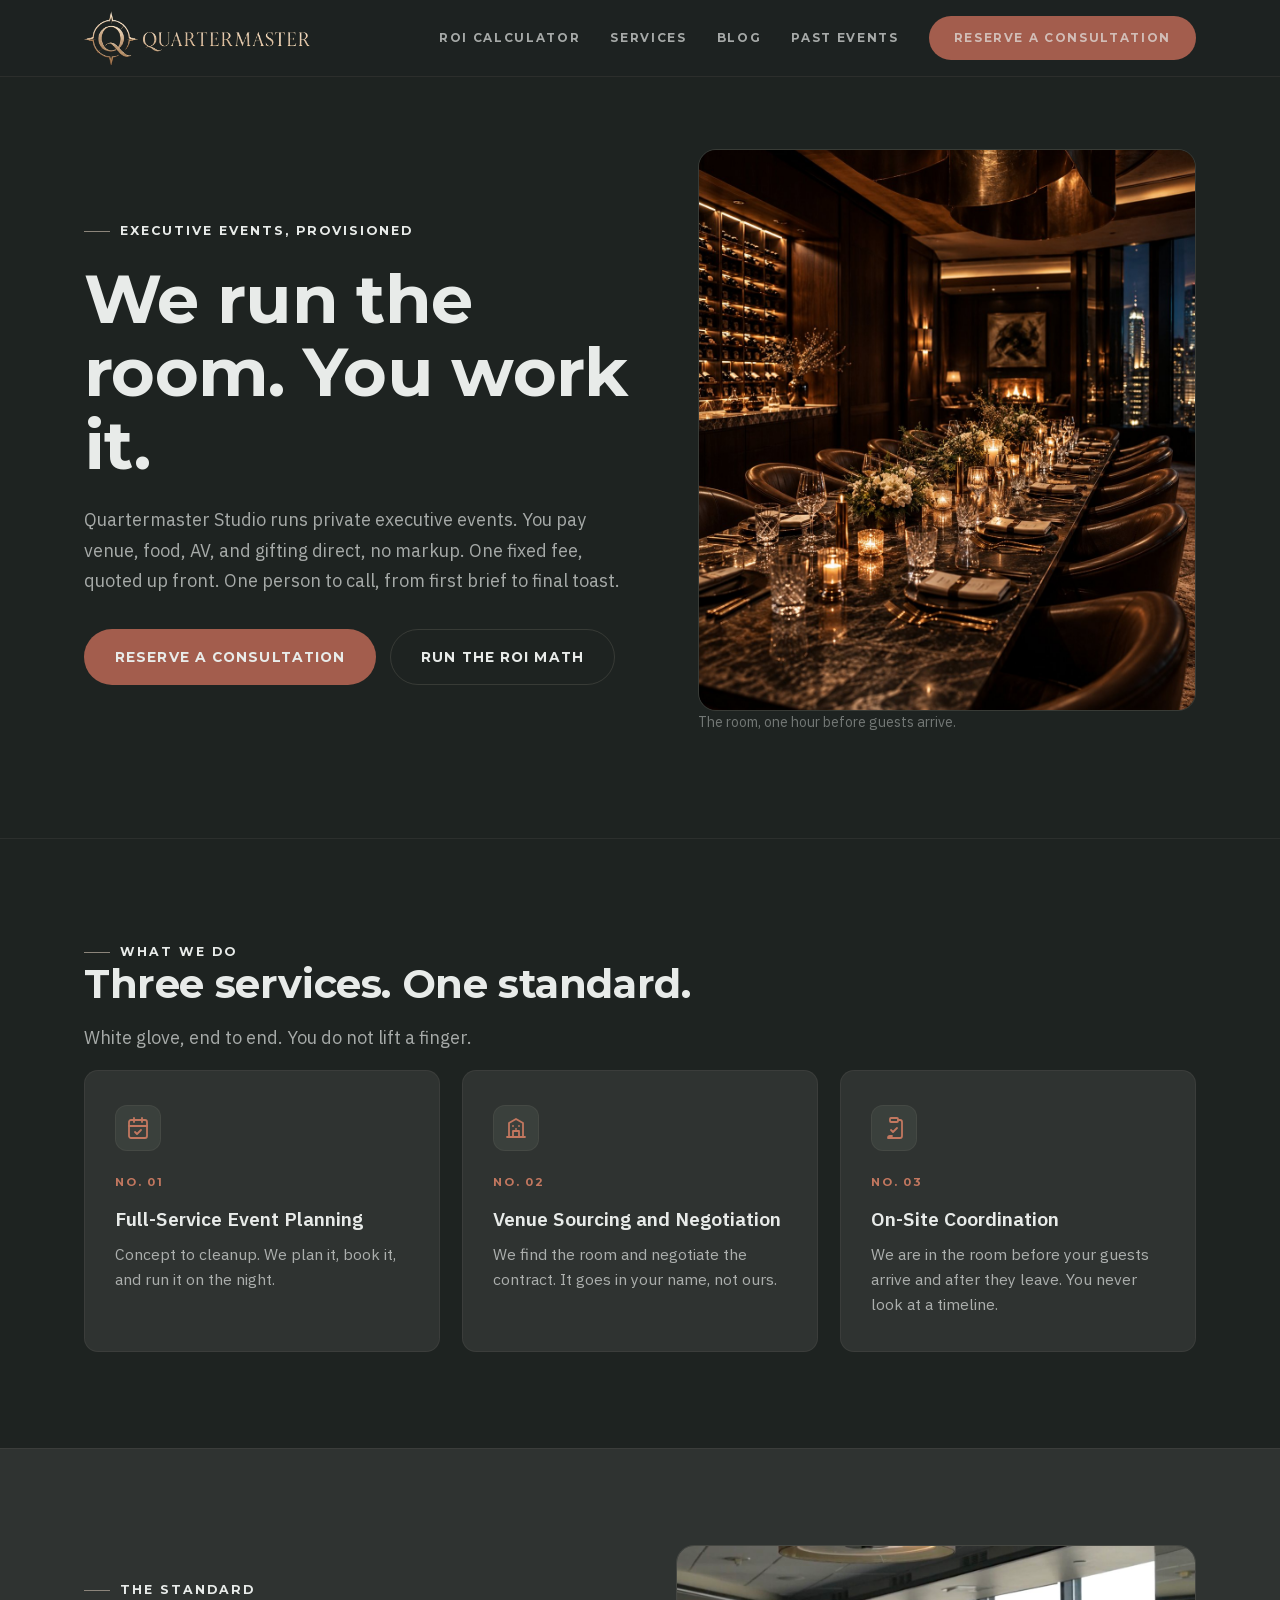
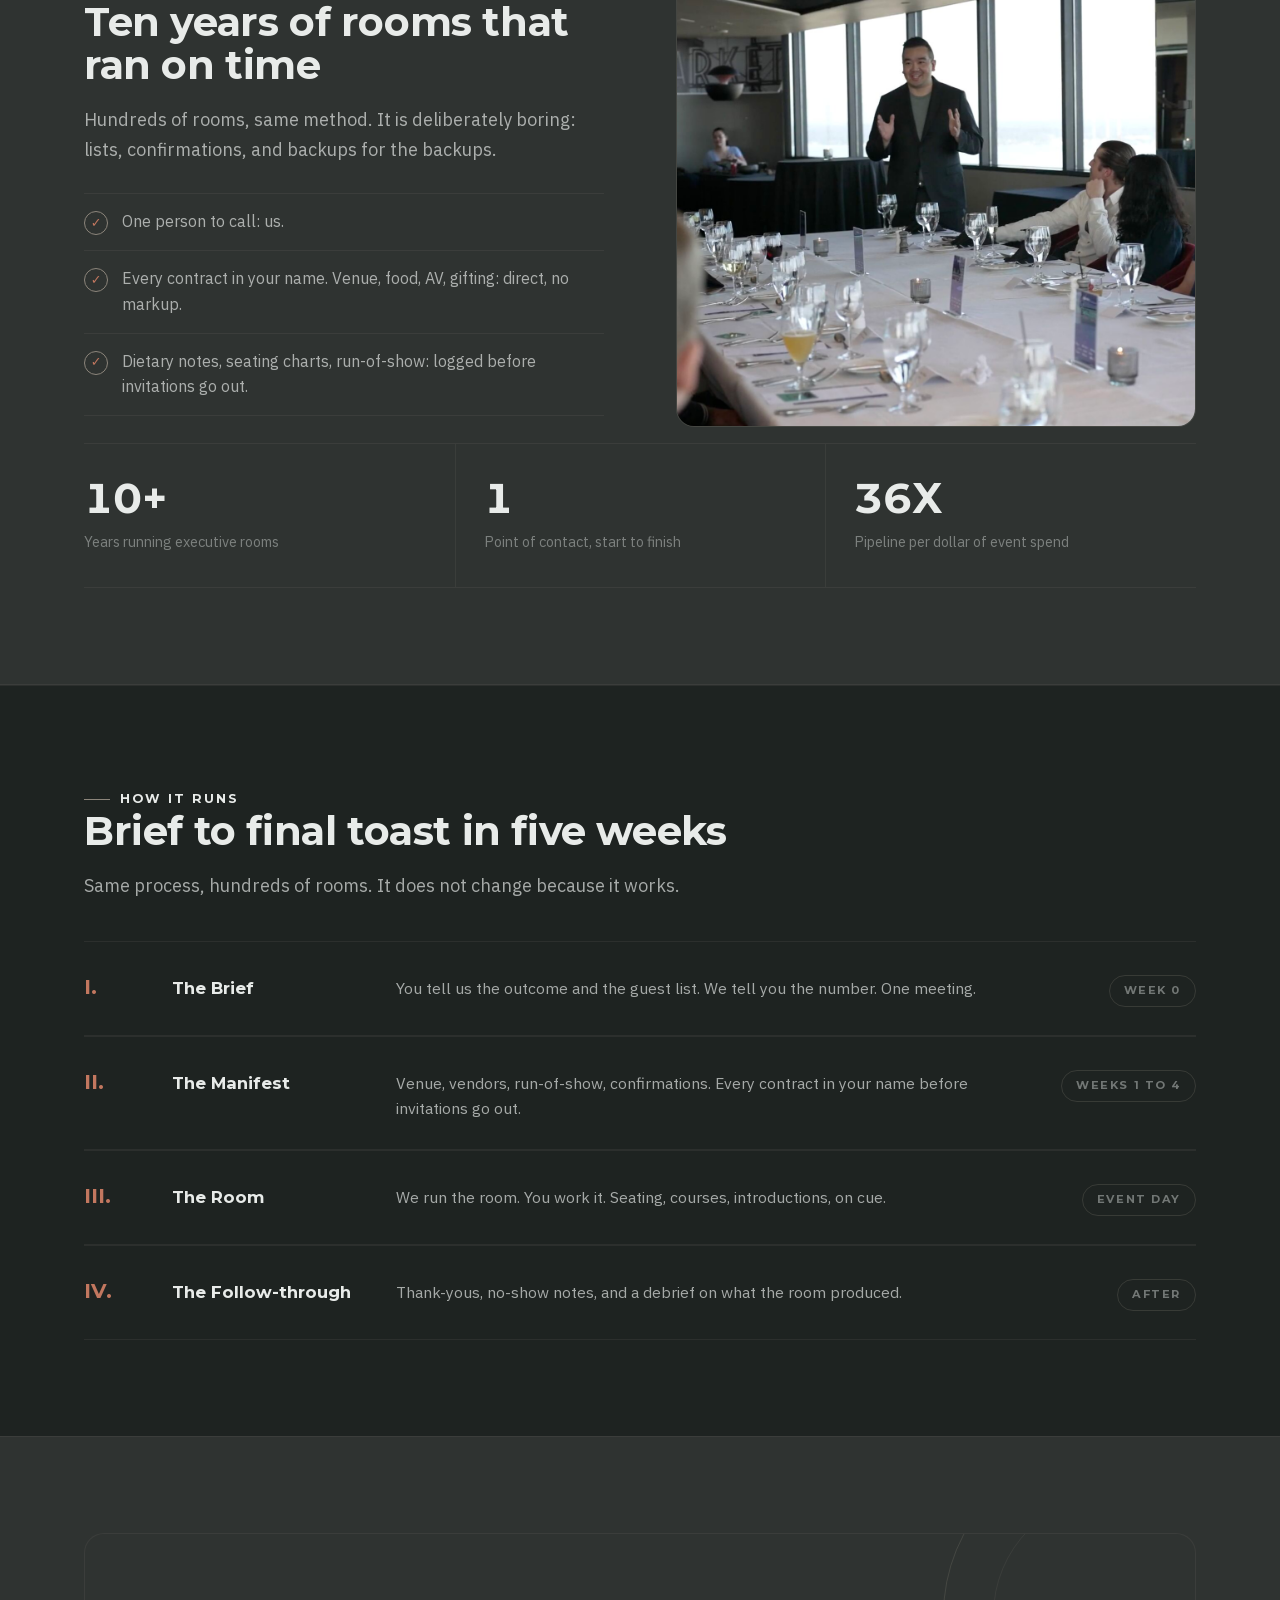
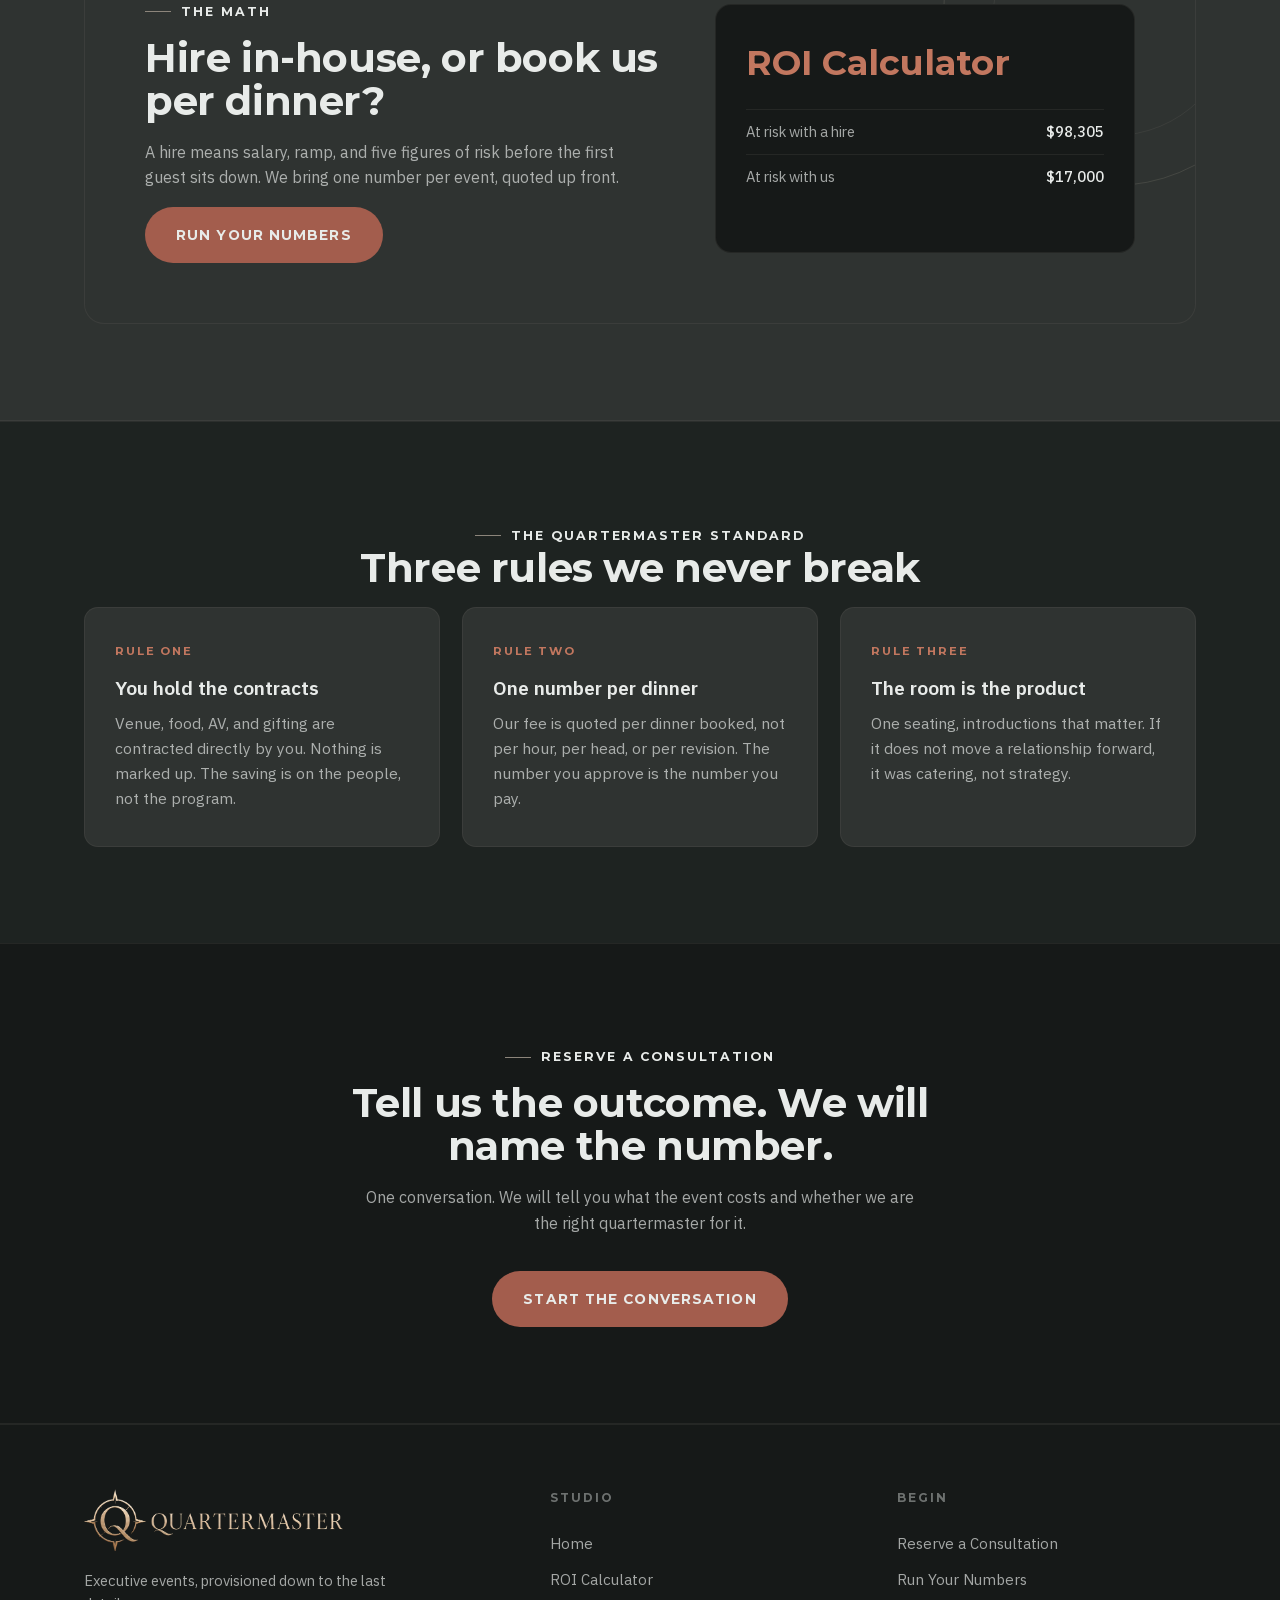
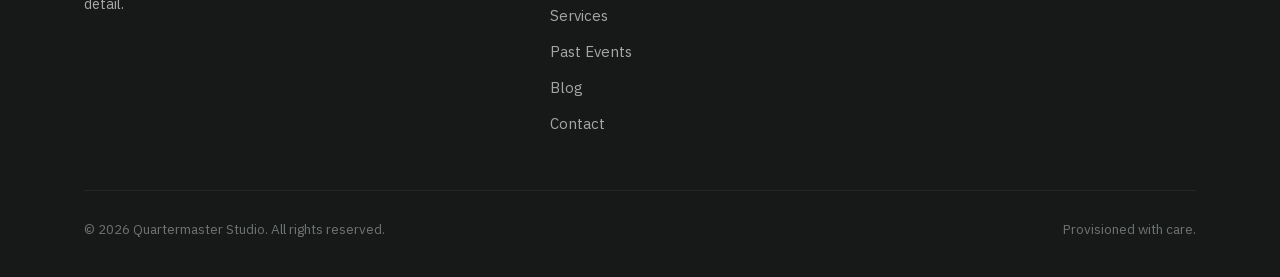
==== commit e7153db1: "Homepage copy: operator voice pass (plainspoken, no agency-speak)" ====
--- a/index.html
+++ b/index.html
@@ -43,8 +43,8 @@
     <div class="wrap hero-grid">
       <div class="hero-copy reveal in">
         <span class="kicker">Executive events, provisioned</span>
-        <h1>Experiences that move business forward.</h1>
-        <p class="lede">Quartermaster Studio runs private executive events. You pay venue, food, AV, and gifting direct. No markup. Fee quoted up front, and one point of contact from first brief to final toast.</p>
+        <h1>We run the room. You work it.</h1>
+        <p class="lede">Quartermaster Studio runs private executive events. You pay venue, food, AV, and gifting direct, no markup. One fixed fee, quoted up front. One person to call, from first brief to final toast.</p>
         <div class="hero-cta">
           <a class="btn btn-primary" href="/contact/">Reserve a Consultation</a>
           <a class="btn btn-ghost" href="/roi-calculator/">Run the ROI math</a>
@@ -54,7 +54,7 @@
         <div class="frame">
           <img src="/assets/img/hero-dining.jpg?v=20260925a" alt="Candlelit private dining room set for an executive dinner" fetchpriority="high">
         </div>
-        <p class="caption">Give your guests an elevated experience.</p>
+        <p class="caption">The room, one hour before guests arrive.</p>
       </div>
     </div>
   </section>
@@ -63,9 +63,9 @@
   <section class="section" id="services">
     <div class="wrap">
       <div class="reveal in">
-        <span class="kicker">What we provision</span>
+        <span class="kicker">What we do</span>
         <h2>Three services. One standard.</h2>
-        <p class="lede">End to end white glove service. </p>
+        <p class="lede">White glove, end to end. You do not lift a finger.</p>
       </div>
       <div class="cards3">
         <article class="card reveal in">
@@ -74,7 +74,7 @@
           </div>
           <div class="card-num">No. 01</div>
           <h3>Full-Service Event Planning</h3>
-          <p>A comprehensive solution covering concept development, budgeting, vendor coordination, and on-site management.
+          <p>Concept to cleanup. We plan it, book it, and run it on the night.
 
 </p>
         </article>
@@ -84,7 +84,7 @@
           </div>
           <div class="card-num">No. 02</div>
           <h3>Venue Sourcing and Negotiation</h3>
-          <p>Identification of optimal venues followed by contract negotiation to secure favorable terms.
+          <p>We find the room and negotiate the contract. It goes in your name, not ours.
 
 </p>
         </article>
@@ -94,7 +94,7 @@
           </div>
           <div class="card-num">No. 03</div>
           <h3>On-Site Coordination</h3>
-          <p>Implementation of the event plan during execution, ensuring adherence to the established timeline.
+          <p>We are in the room before your guests arrive and after they leave. You never look at a timeline.
 
 </p>
         </article>
@@ -108,12 +108,12 @@
       <div class="split">
         <div class="reveal in">
           <span class="kicker">The standard</span>
-          <h2>A decade of lasting impressions</h2>
-          <p class="lede">Delivering meticulously planned events that align strategic objectives with memorable experiences.</p>
+          <h2>Ten years of rooms that ran on time</h2>
+          <p class="lede">Hundreds of rooms, same method. It is deliberately boring: lists, confirmations, and backups for the backups.</p>
           <ul class="checklist">
 
 
-<li><span class="tick">✓</span> One point of contact.</li>
+<li><span class="tick">✓</span> One person to call: us.</li>
             <li><span class="tick">✓</span> Every contract in your name. Venue, food, AV, gifting: direct, no markup.</li>
             <li><span class="tick">✓</span> Dietary notes, seating charts, run-of-show: logged before invitations go out.</li>
           </ul>
@@ -127,9 +127,9 @@
         </div>
       </div>
       <div class="stats reveal in">
-        <div class="stat"><div class="stat-num">10+</div><div class="stat-label">Years provisioning executive rooms</div></div>
+        <div class="stat"><div class="stat-num">10+</div><div class="stat-label">Years running executive rooms</div></div>
         <div class="stat"><div class="stat-num">1</div><div class="stat-label">Point of contact, start to finish</div></div>
-        <div class="stat"><div class="stat-num">36X</div><div class="stat-label">Proven pipeline:spend</div></div>
+        <div class="stat"><div class="stat-num">36X</div><div class="stat-label">Pipeline per dollar of event spend</div></div>
       </div>
     </div>
   </section>
@@ -138,9 +138,9 @@
   <section class="section">
     <div class="wrap">
       <div class="reveal in">
-        <span class="kicker">How an engagement runs</span>
+        <span class="kicker">How it runs</span>
         <h2>Brief to final toast in five weeks</h2>
-        <p class="lede">The same process we have refined over hundreds of rooms.</p>
+        <p class="lede">Same process, hundreds of rooms. It does not change because it works.</p>
       </div>
       <div class="manifest reveal in">
         <div class="manifest-row">
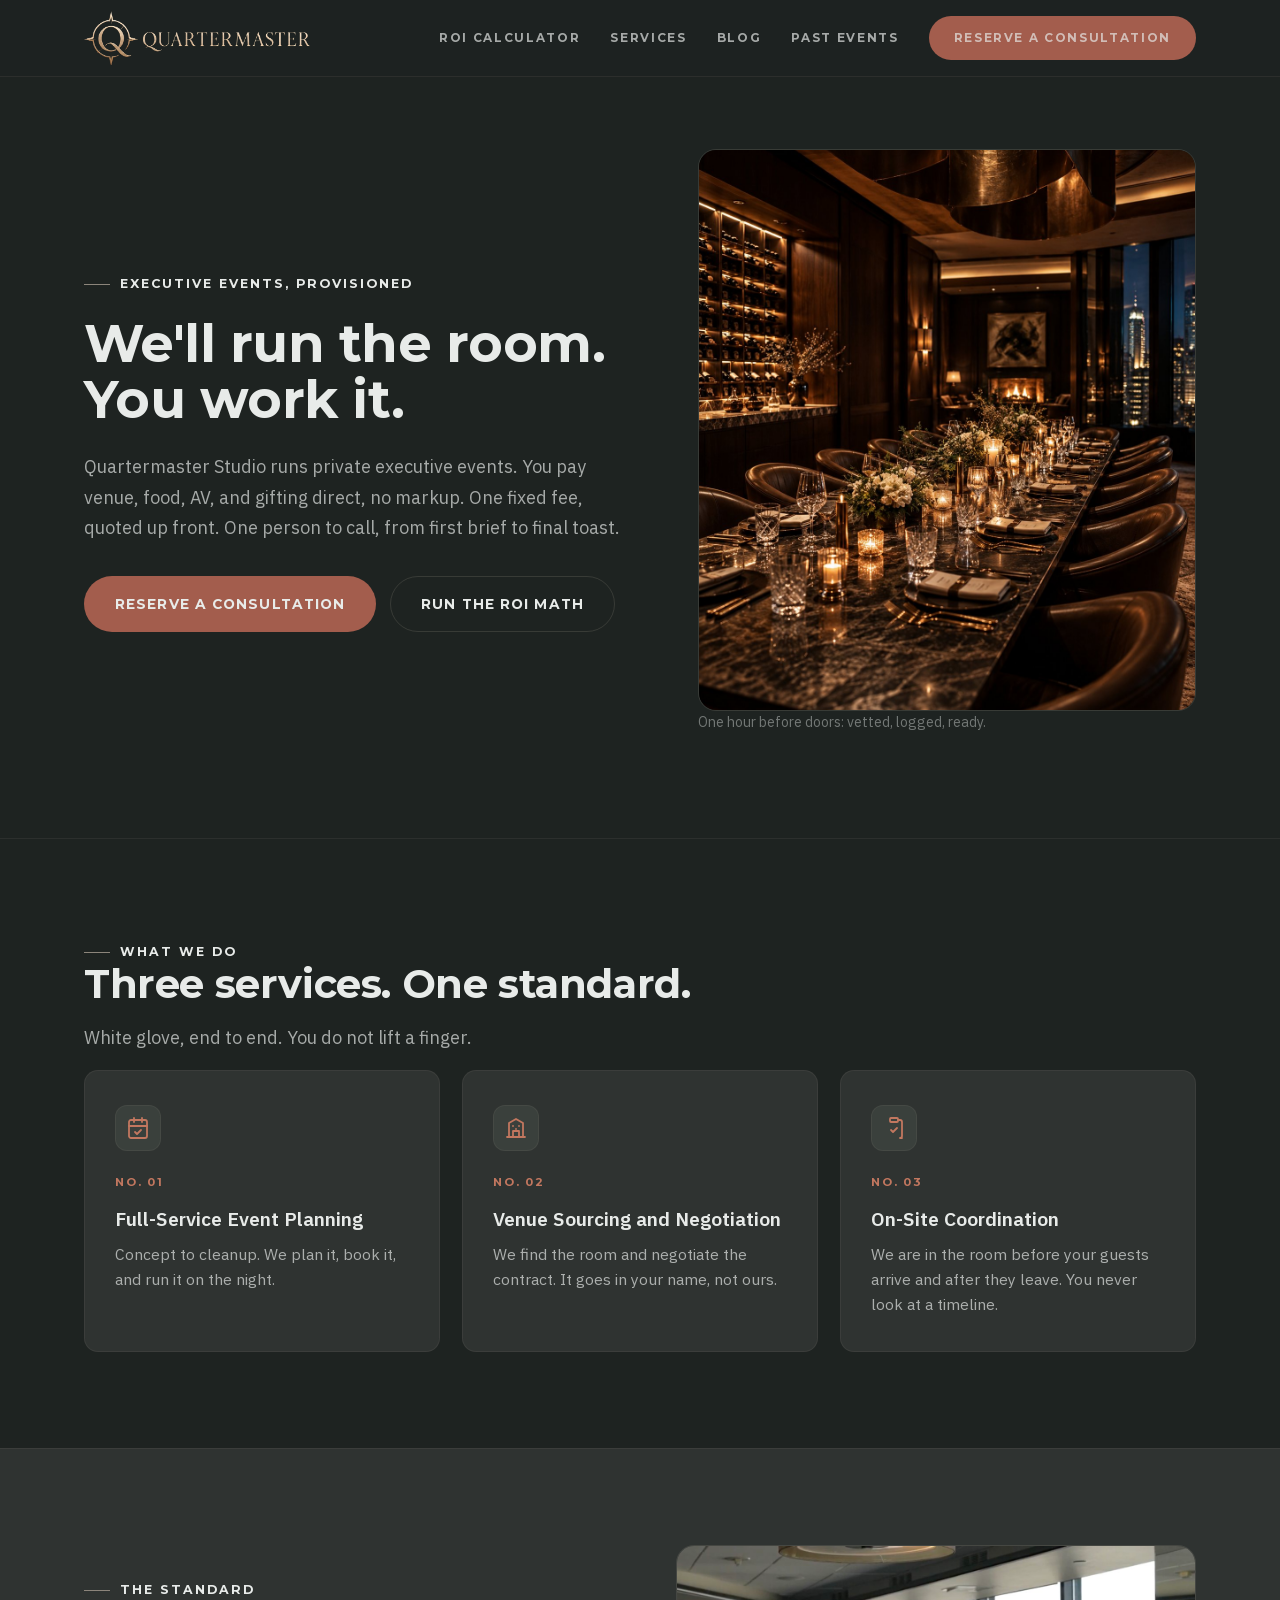
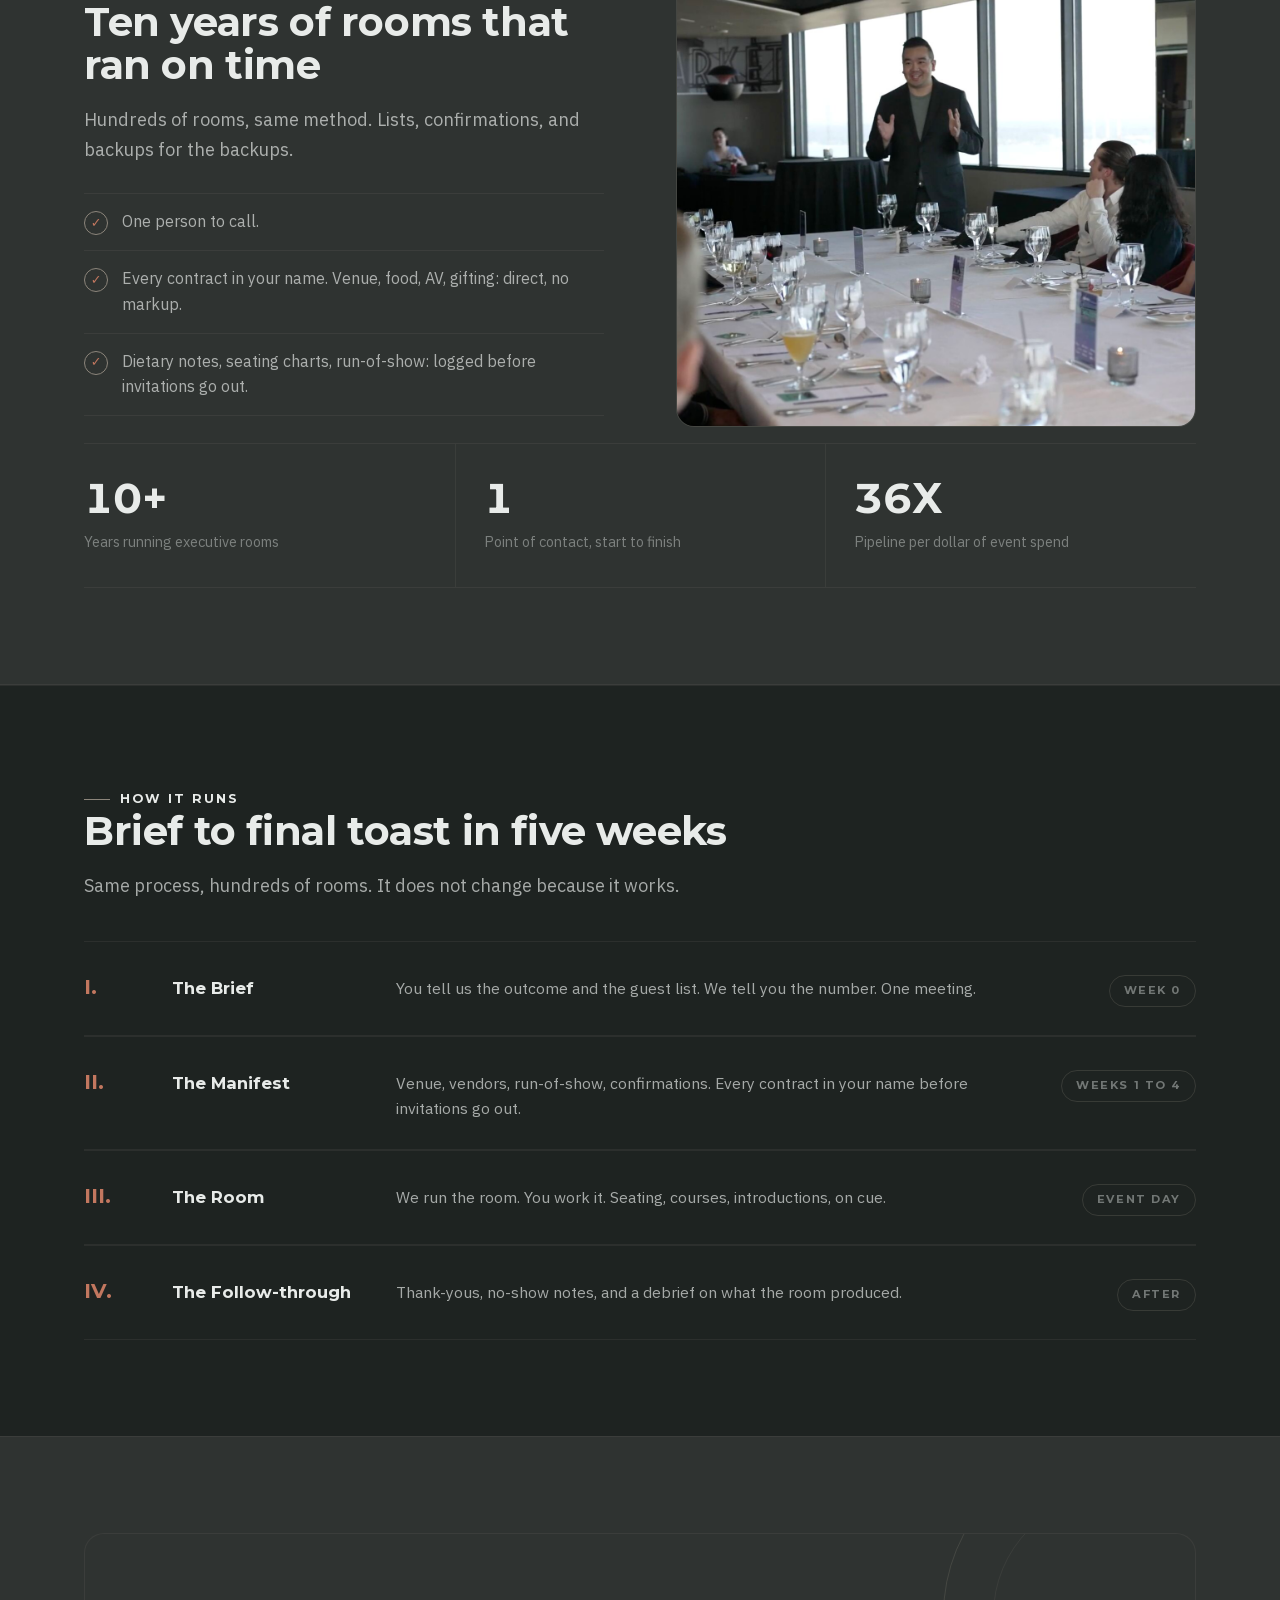
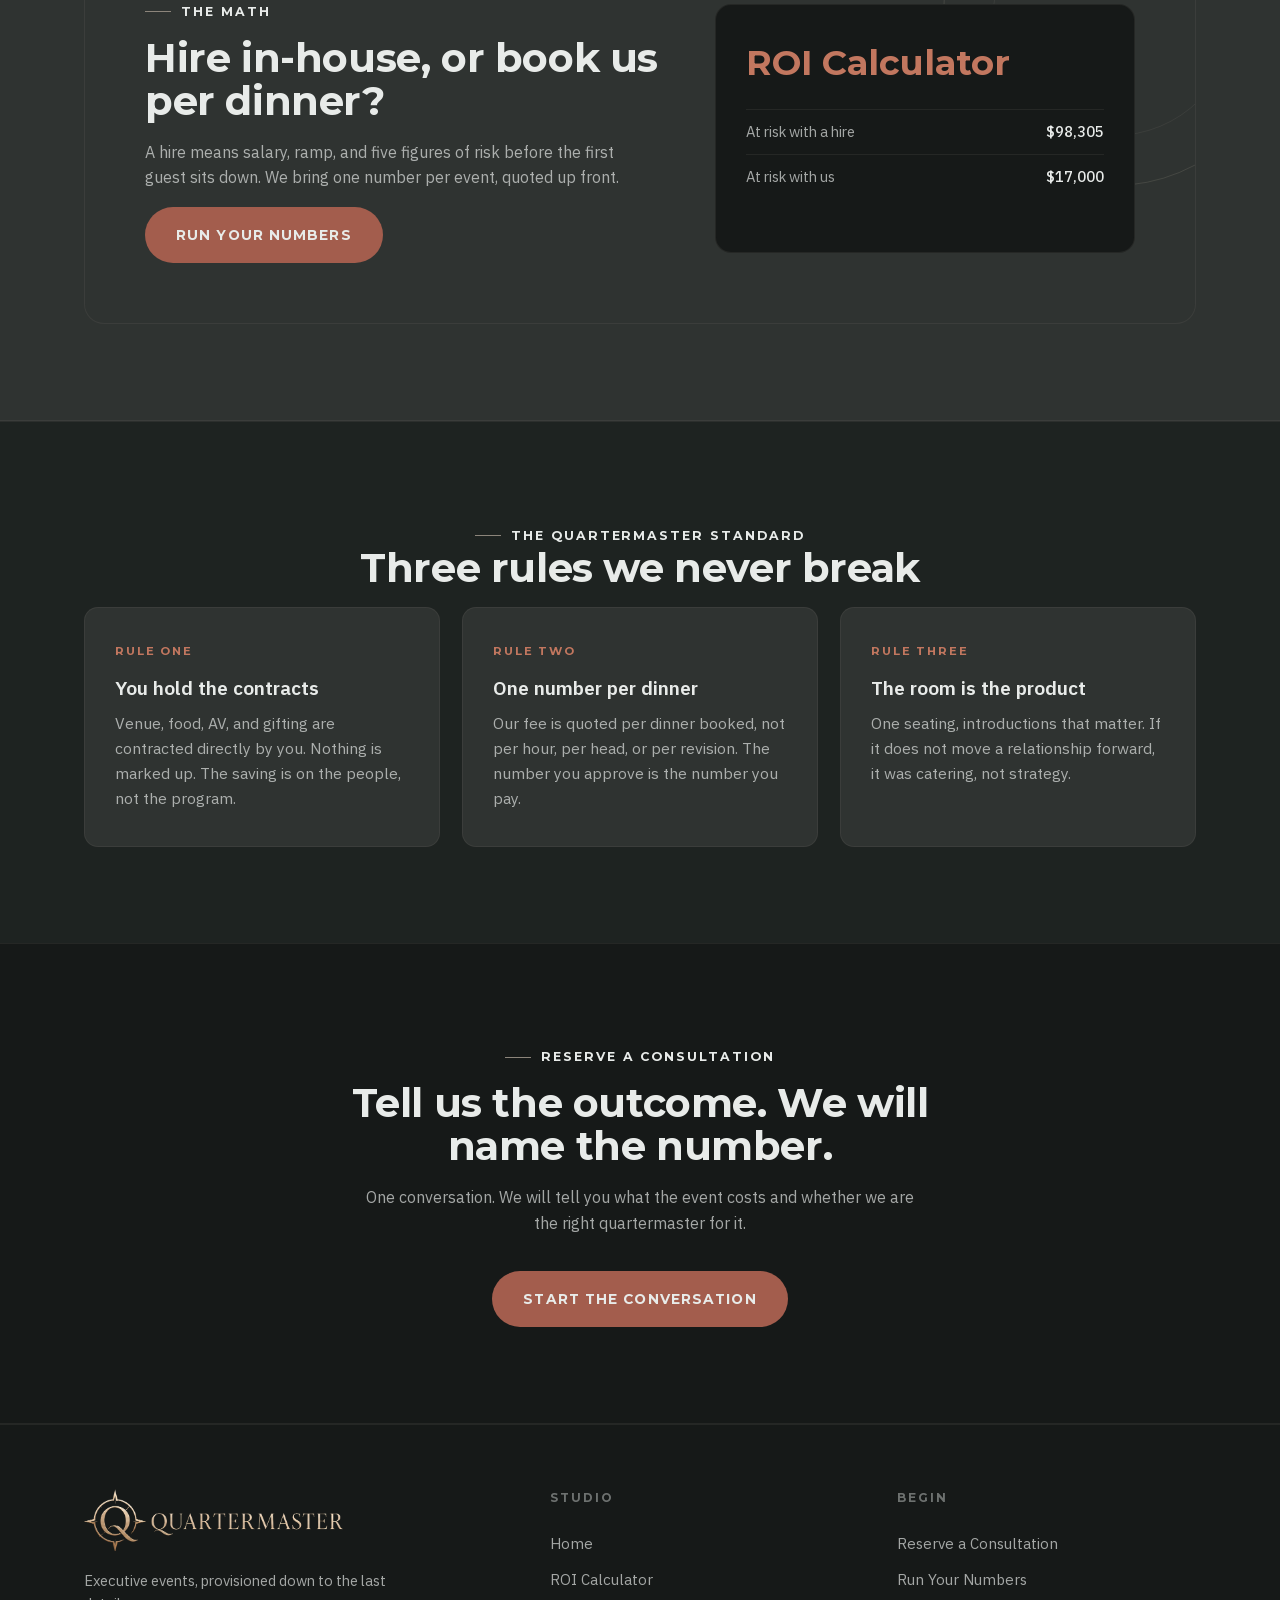
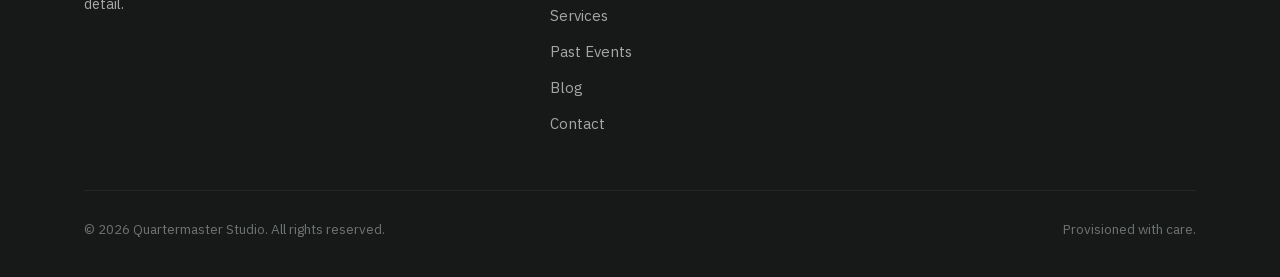
==== commit 4db2bf28: "Ship user's homepage edit; hero H1 sized to fit two lines" ====
--- a/index.html
+++ b/index.html
@@ -5,7 +5,7 @@
 <meta name="viewport" content="width=device-width, initial-scale=1.0">
 <title>Quartermaster Studio - Executive Events, Provisioned</title>
 <meta name="description" content="Quartermaster Studio provisions private executive events. You pay venue, food, AV and gifting direct. No markup. One fee per dinner, quoted up front.">
-<link rel="stylesheet" href="/assets/css/style.css?v=20260925o">
+<link rel="stylesheet" href="/assets/css/style.css?v=20260925p">
 <link rel="icon" type="image/png" href="/assets/img/favicon.png?v=20260925k">
 <link rel="apple-touch-icon" href="/assets/img/apple-touch-icon.png?v=20260925k">
 </head>
@@ -43,7 +43,7 @@
     <div class="wrap hero-grid">
       <div class="hero-copy reveal in">
         <span class="kicker">Executive events, provisioned</span>
-        <h1>We run the room. You work it.</h1>
+        <h1>We'll run the room. You work it.</h1>
         <p class="lede">Quartermaster Studio runs private executive events. You pay venue, food, AV, and gifting direct, no markup. One fixed fee, quoted up front. One person to call, from first brief to final toast.</p>
         <div class="hero-cta">
           <a class="btn btn-primary" href="/contact/">Reserve a Consultation</a>
@@ -54,7 +54,7 @@
         <div class="frame">
           <img src="/assets/img/hero-dining.jpg?v=20260925a" alt="Candlelit private dining room set for an executive dinner" fetchpriority="high">
         </div>
-        <p class="caption">The room, one hour before guests arrive.</p>
+        <p class="caption">One hour before doors: vetted, logged, ready.</p>
       </div>
     </div>
   </section>
@@ -90,7 +90,7 @@
         </article>
         <article class="card reveal in">
           <div class="icon" aria-hidden="true">
-            <svg viewBox="0 0 24 24" fill="none" stroke="currentColor" stroke-width="1.8" stroke-linecap="round" stroke-linejoin="round"><path d="M16 4h2a2 2 0 0 1 2 2v14a2 2 0 0 1-2 2H6a2 2 0 0 1 2-2h2"></path><rect x="8" y="2" width="8" height="4" rx="1"></rect><path d="m9 14 2 2 4-4"></path></svg>
+            <svg viewBox="0 0 24 24" fill="none" stroke="currentColor" stroke-width="1.8" stroke-linecap="round" stroke-linejoin="round"><path d="M16 4h2a2 2 0 0 1 2 2v14a2 2 0 0 1-2 2h2"></path><rect x="8" y="2" width="8" height="4" rx="1"></rect><path d="m9 14 2 2 4-4"></path></svg>
           </div>
           <div class="card-num">No. 03</div>
           <h3>On-Site Coordination</h3>
@@ -109,11 +109,11 @@
         <div class="reveal in">
           <span class="kicker">The standard</span>
           <h2>Ten years of rooms that ran on time</h2>
-          <p class="lede">Hundreds of rooms, same method. It is deliberately boring: lists, confirmations, and backups for the backups.</p>
+          <p class="lede">Hundreds of rooms, same method. Lists, confirmations, and backups for the backups.</p>
           <ul class="checklist">
 
 
-<li><span class="tick">✓</span> One person to call: us.</li>
+<li><span class="tick">✓</span> One person to call.</li>
             <li><span class="tick">✓</span> Every contract in your name. Venue, food, AV, gifting: direct, no markup.</li>
             <li><span class="tick">✓</span> Dietary notes, seating charts, run-of-show: logged before invitations go out.</li>
           </ul>
@@ -233,6 +233,7 @@
     </div>
   </section>
 </main>
+
 
 
 <footer class="site">
--- a/assets/css/style.css
+++ b/assets/css/style.css
@@ -232,7 +232,7 @@
   align-items: center;
 }
 .hero-copy .kicker { margin-bottom: 22px; }
-.hero-copy h1 { margin-bottom: 24px; }
+.hero-copy h1 { margin-bottom: 24px; font-size: clamp(2.2rem, 4.5vw, 3.25rem); }
 .hero-copy h1 .num { color: var(--cedar-light); }
 .hero-cta { display: flex; gap: 14px; flex-wrap: wrap; margin-top: 32px; }
 .hero-note {
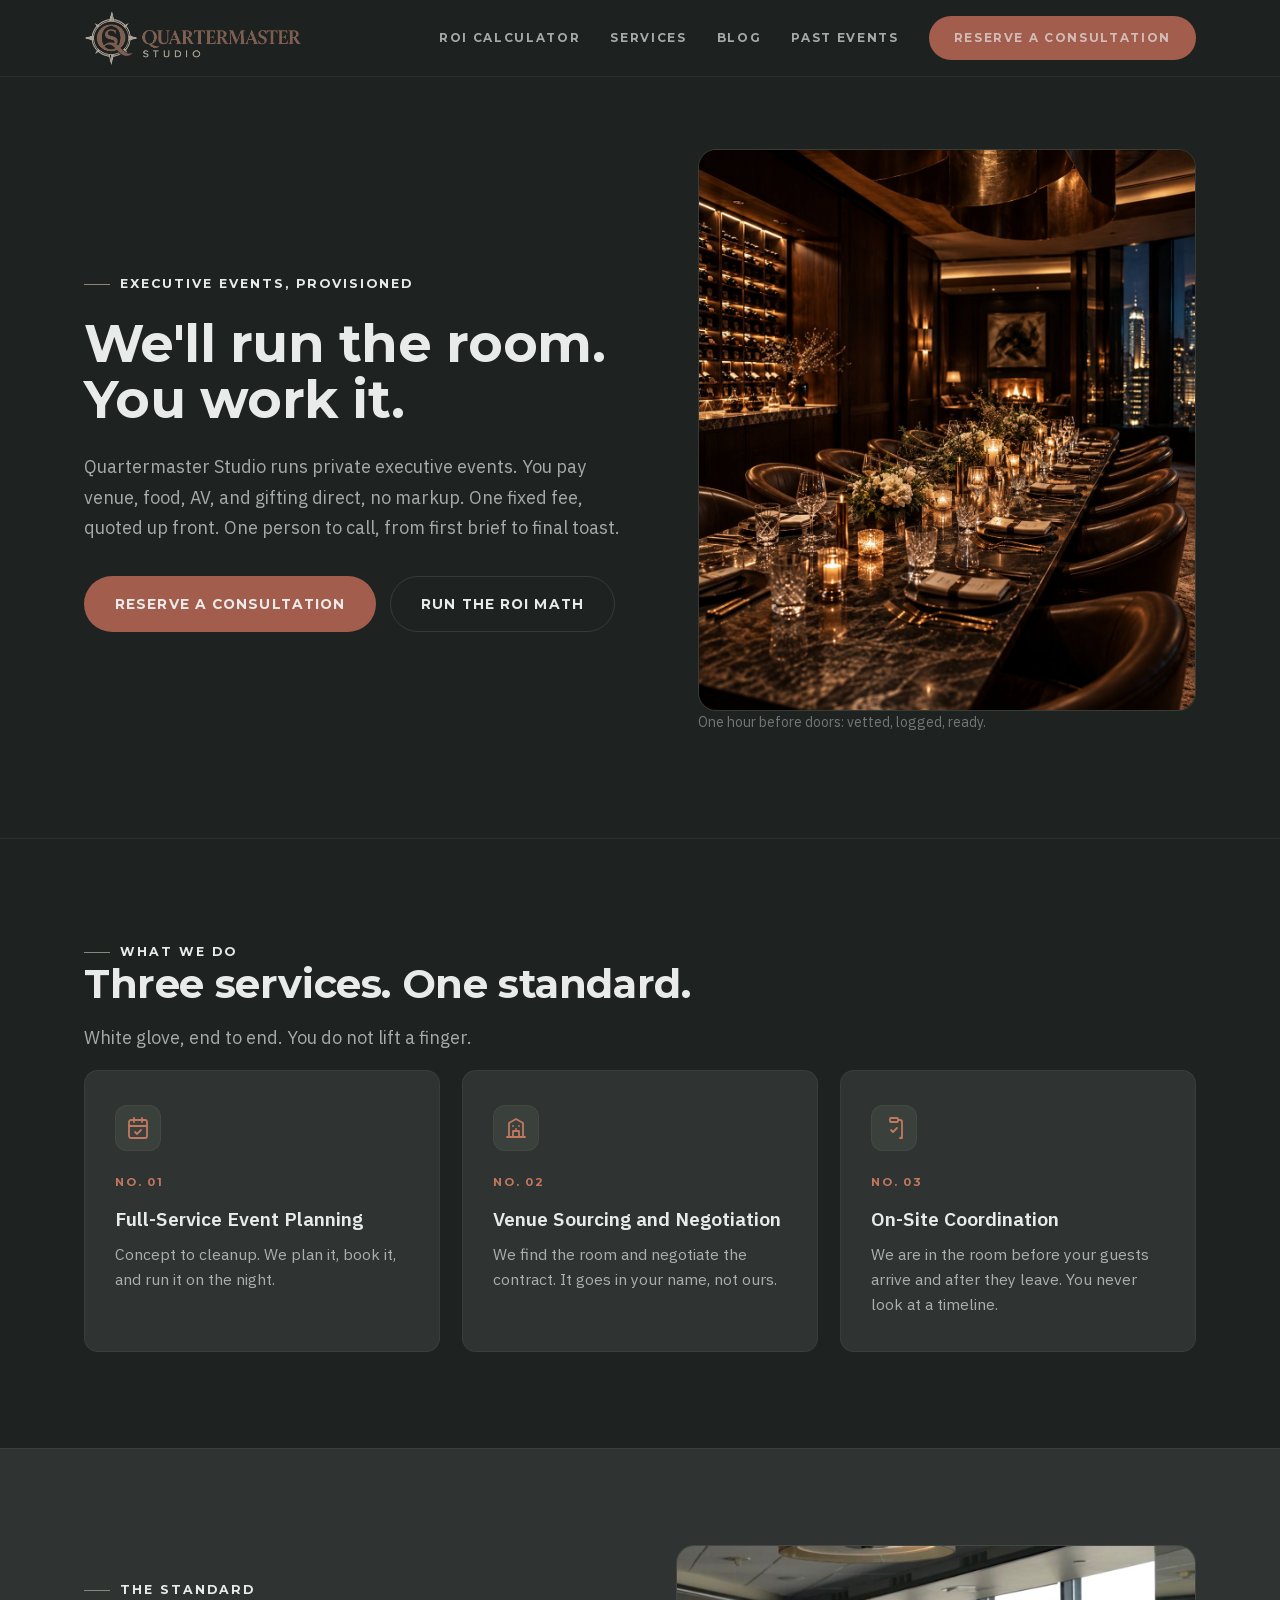
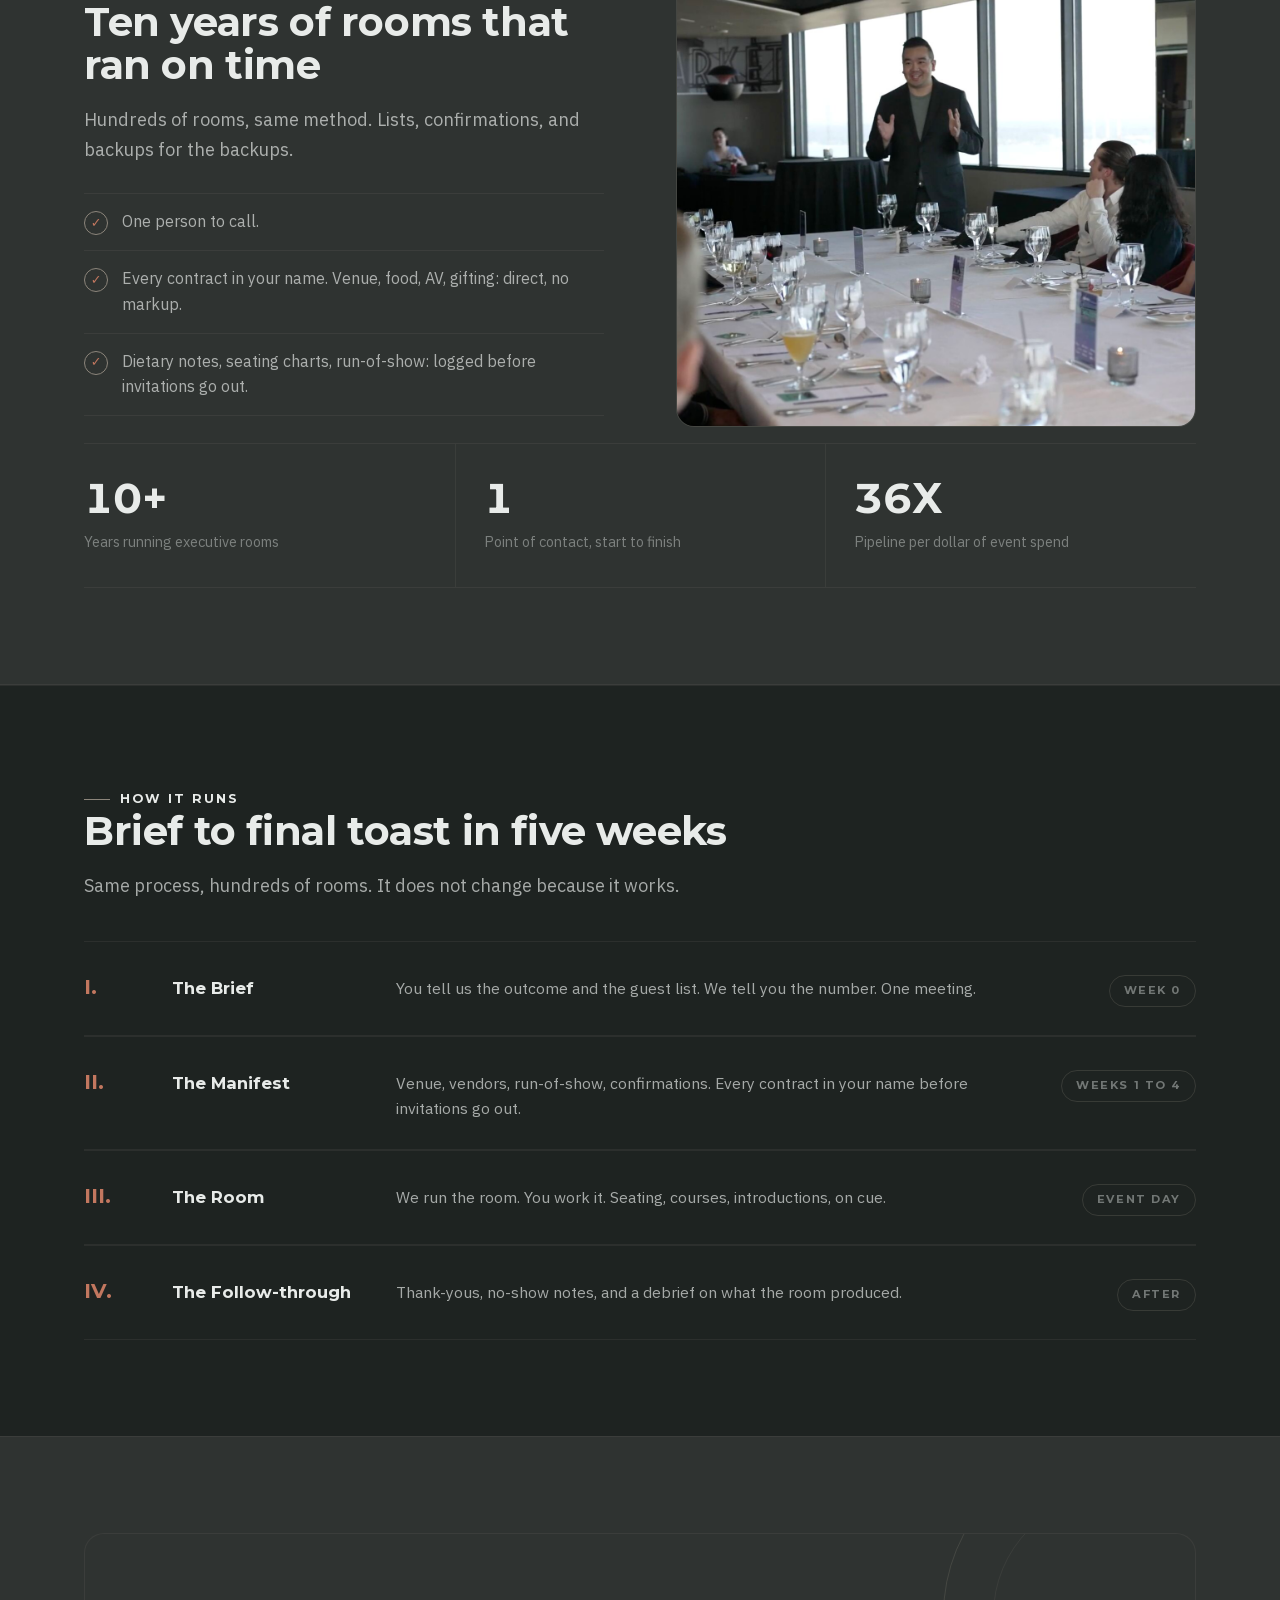
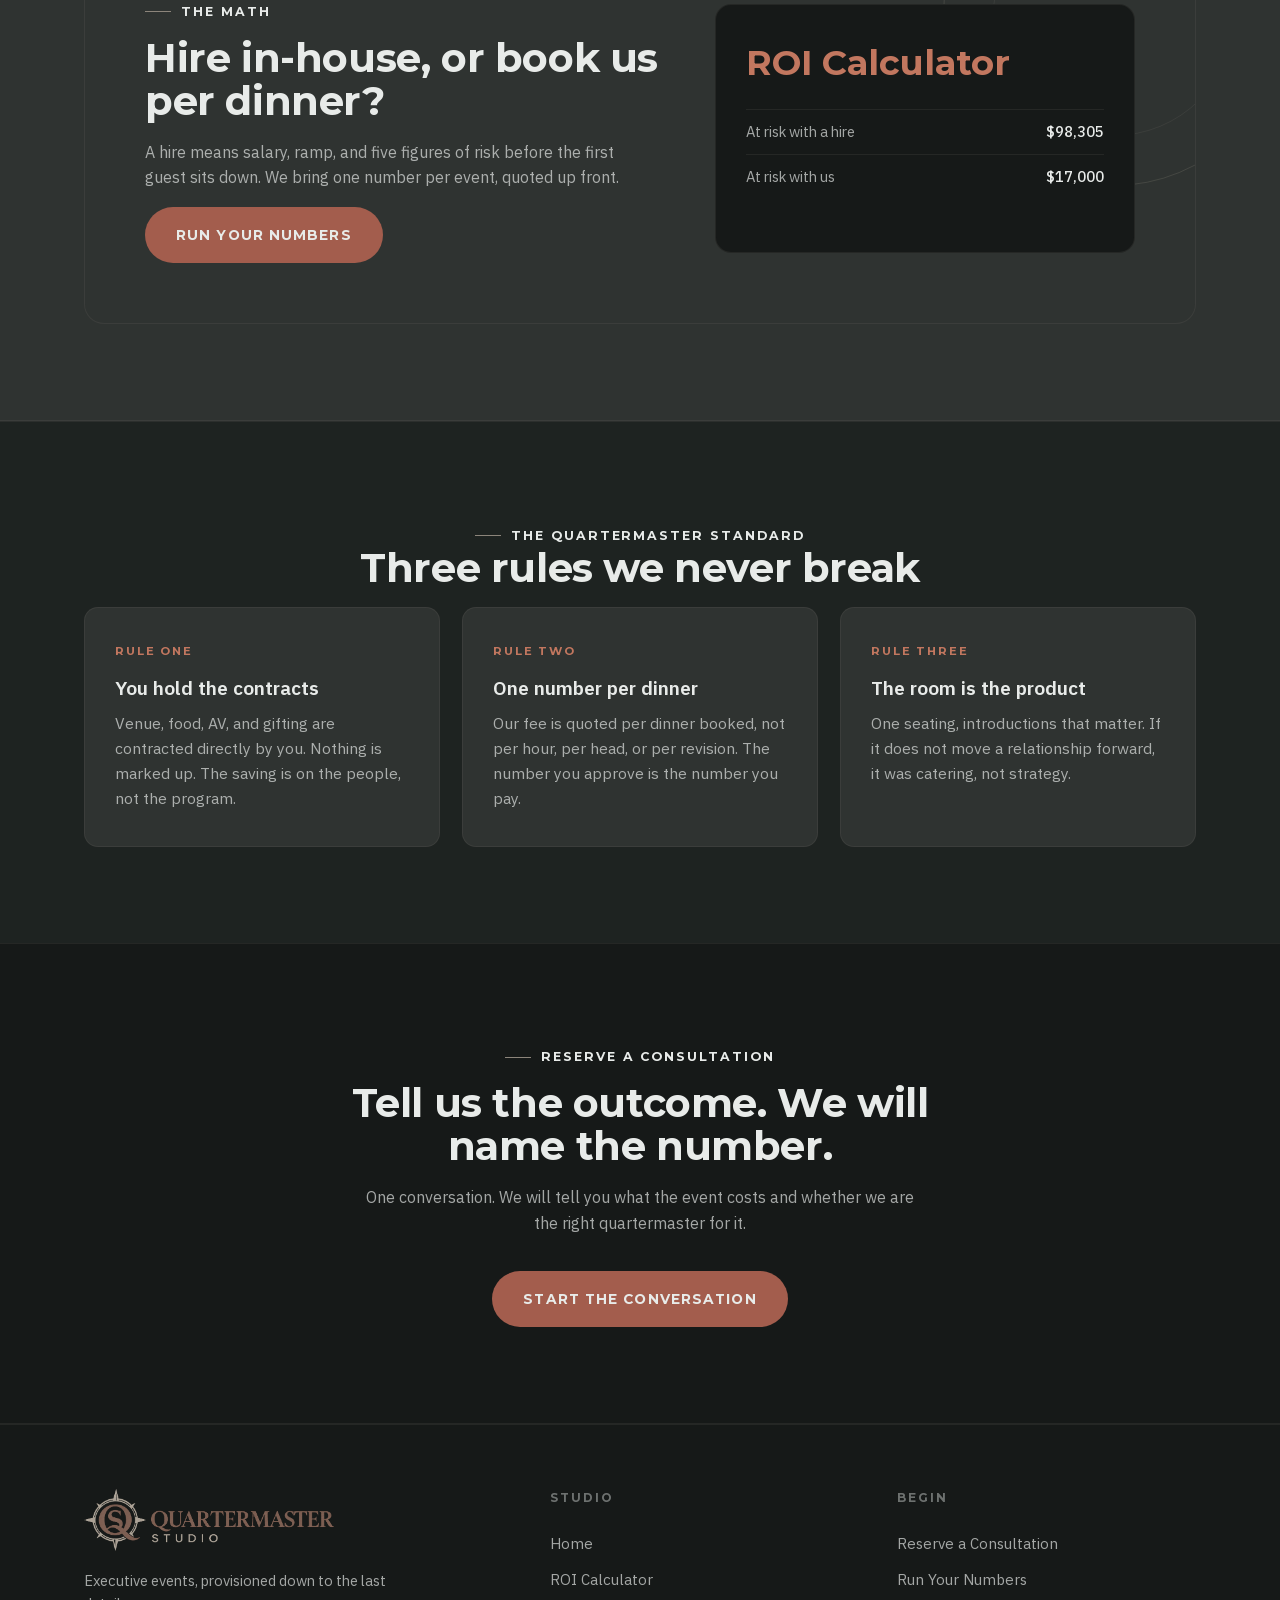
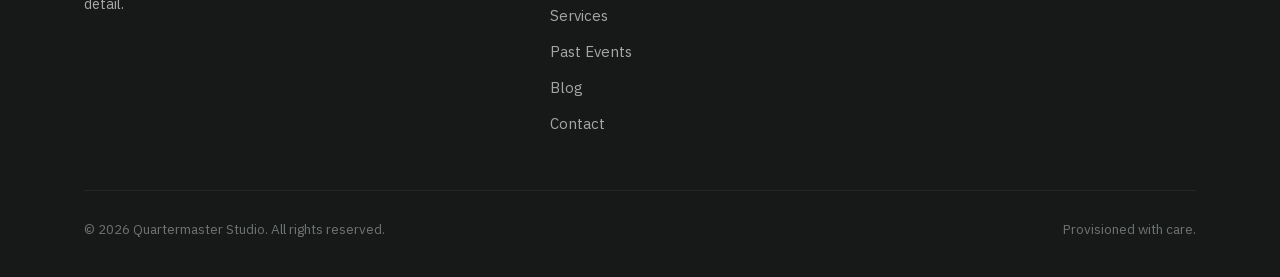
==== commit 6386d681: "Swap to full Quartermaster Studio horizontal logo (transparent knockout)" ====
--- a/index.html
+++ b/index.html
@@ -14,7 +14,7 @@
 <header class="site">
   <div class="wrap nav">
     <a class="brand" href="/" aria-label="Quartermaster Studio home">
-      <img class="brand-lockup" src="/assets/img/logo-horizontal.png?v=20260925a" alt="Quartermaster Studio" width="226" height="54">
+      <img class="brand-lockup" src="/assets/img/logo-horizontal.png?v=20260925b" alt="Quartermaster Studio" width="217" height="54">
     </a>
     <nav class="nav-links" aria-label="Primary">
       <a href="/roi-calculator/">ROI Calculator</a>
@@ -241,7 +241,7 @@
     <div class="footer-grid">
       <div class="footer-brand">
         <a class="brand" href="/" aria-label="Quartermaster Studio home" style="margin-bottom:18px;">
-          <img class="brand-lockup" src="/assets/img/logo-horizontal.png?v=20260925a" alt="Quartermaster Studio" width="259" height="62">
+          <img class="brand-lockup" src="/assets/img/logo-horizontal.png?v=20260925b" alt="Quartermaster Studio" width="249" height="62">
         </a>
         <p>Executive events, provisioned down to the last detail.</p>
       </div>
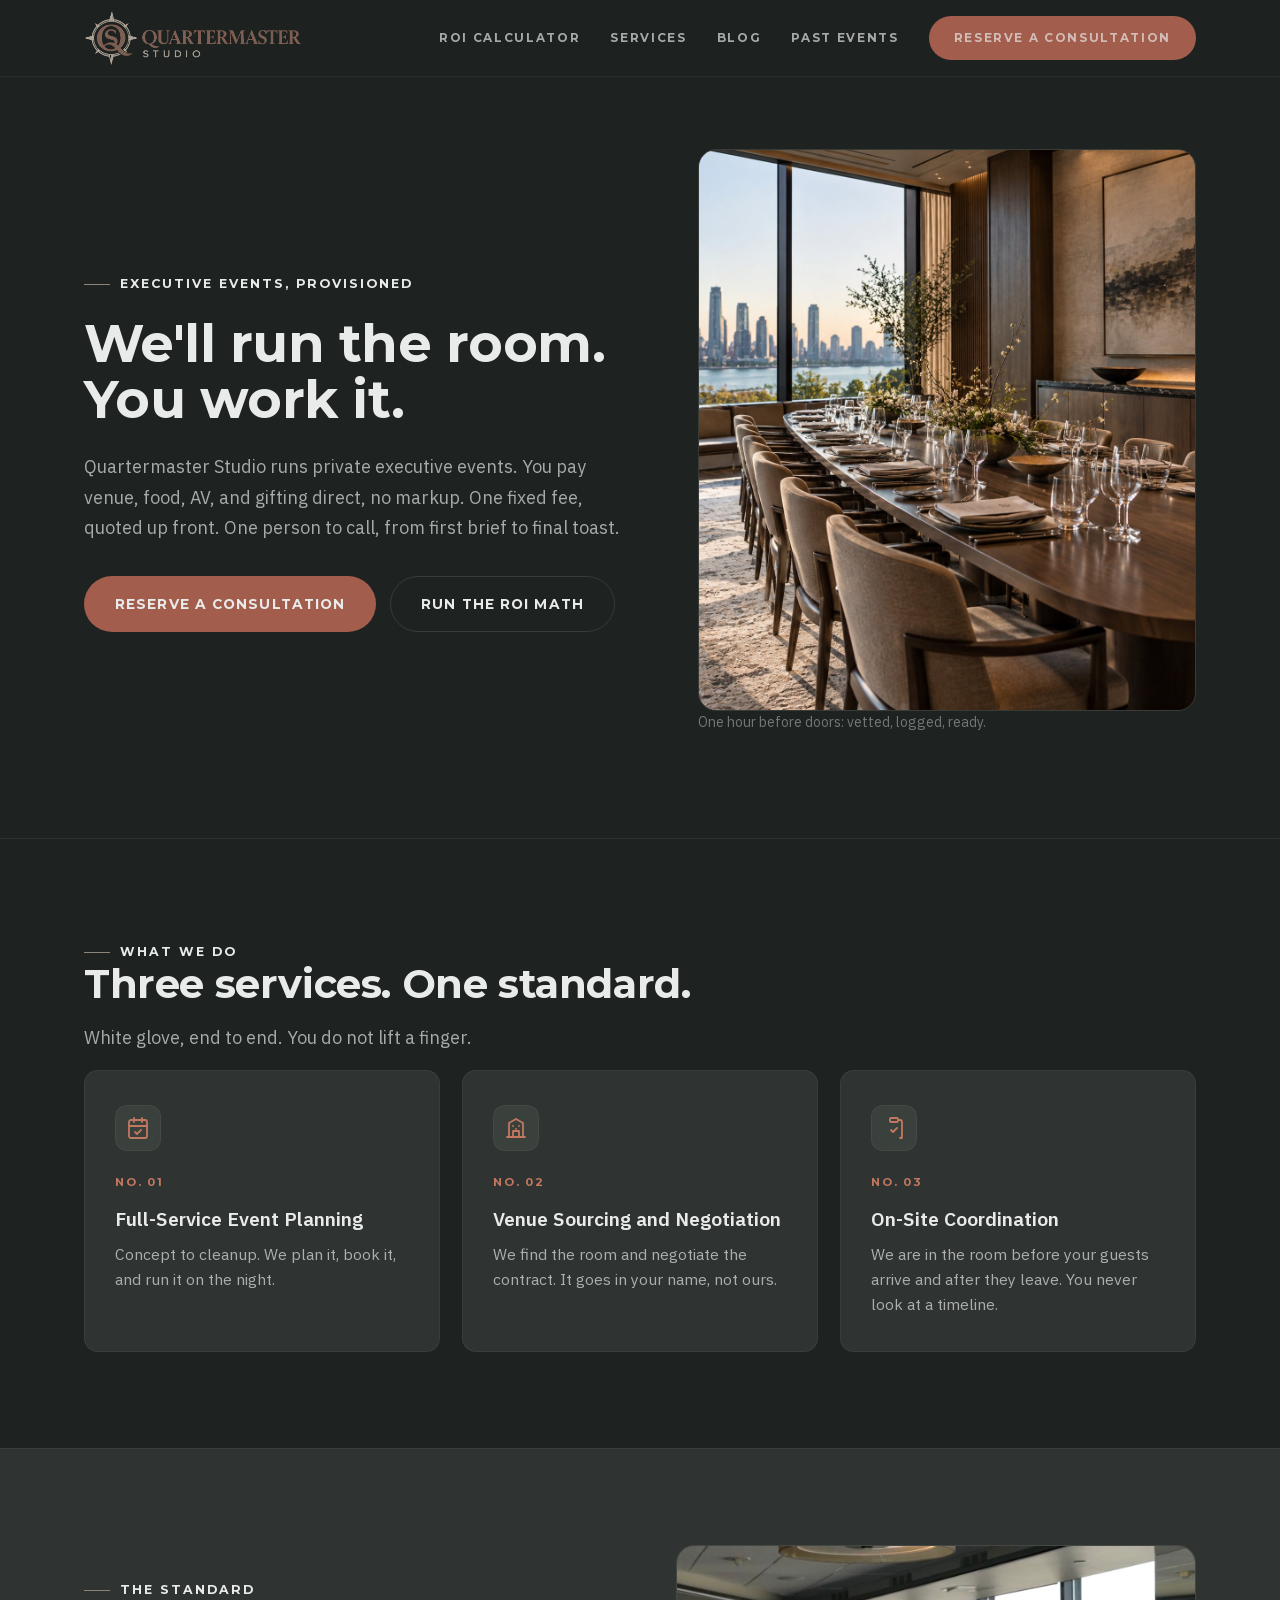
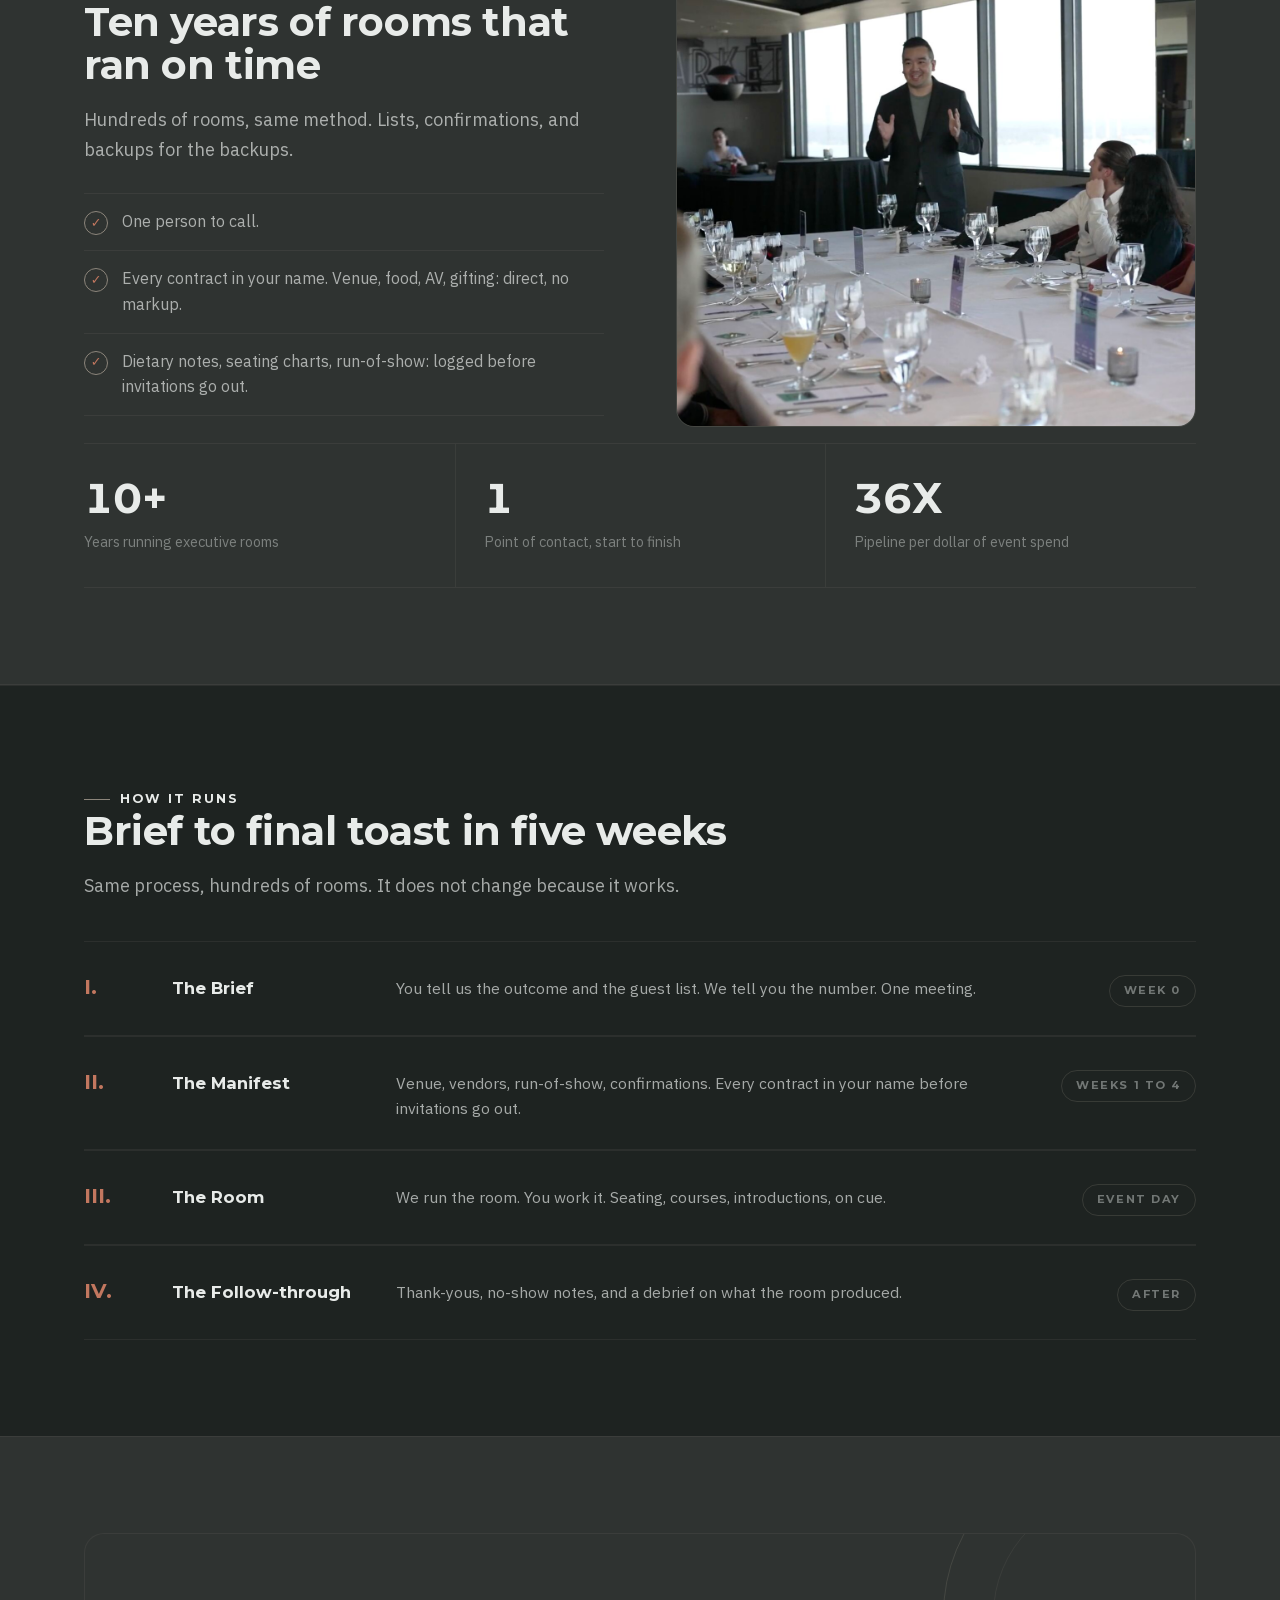
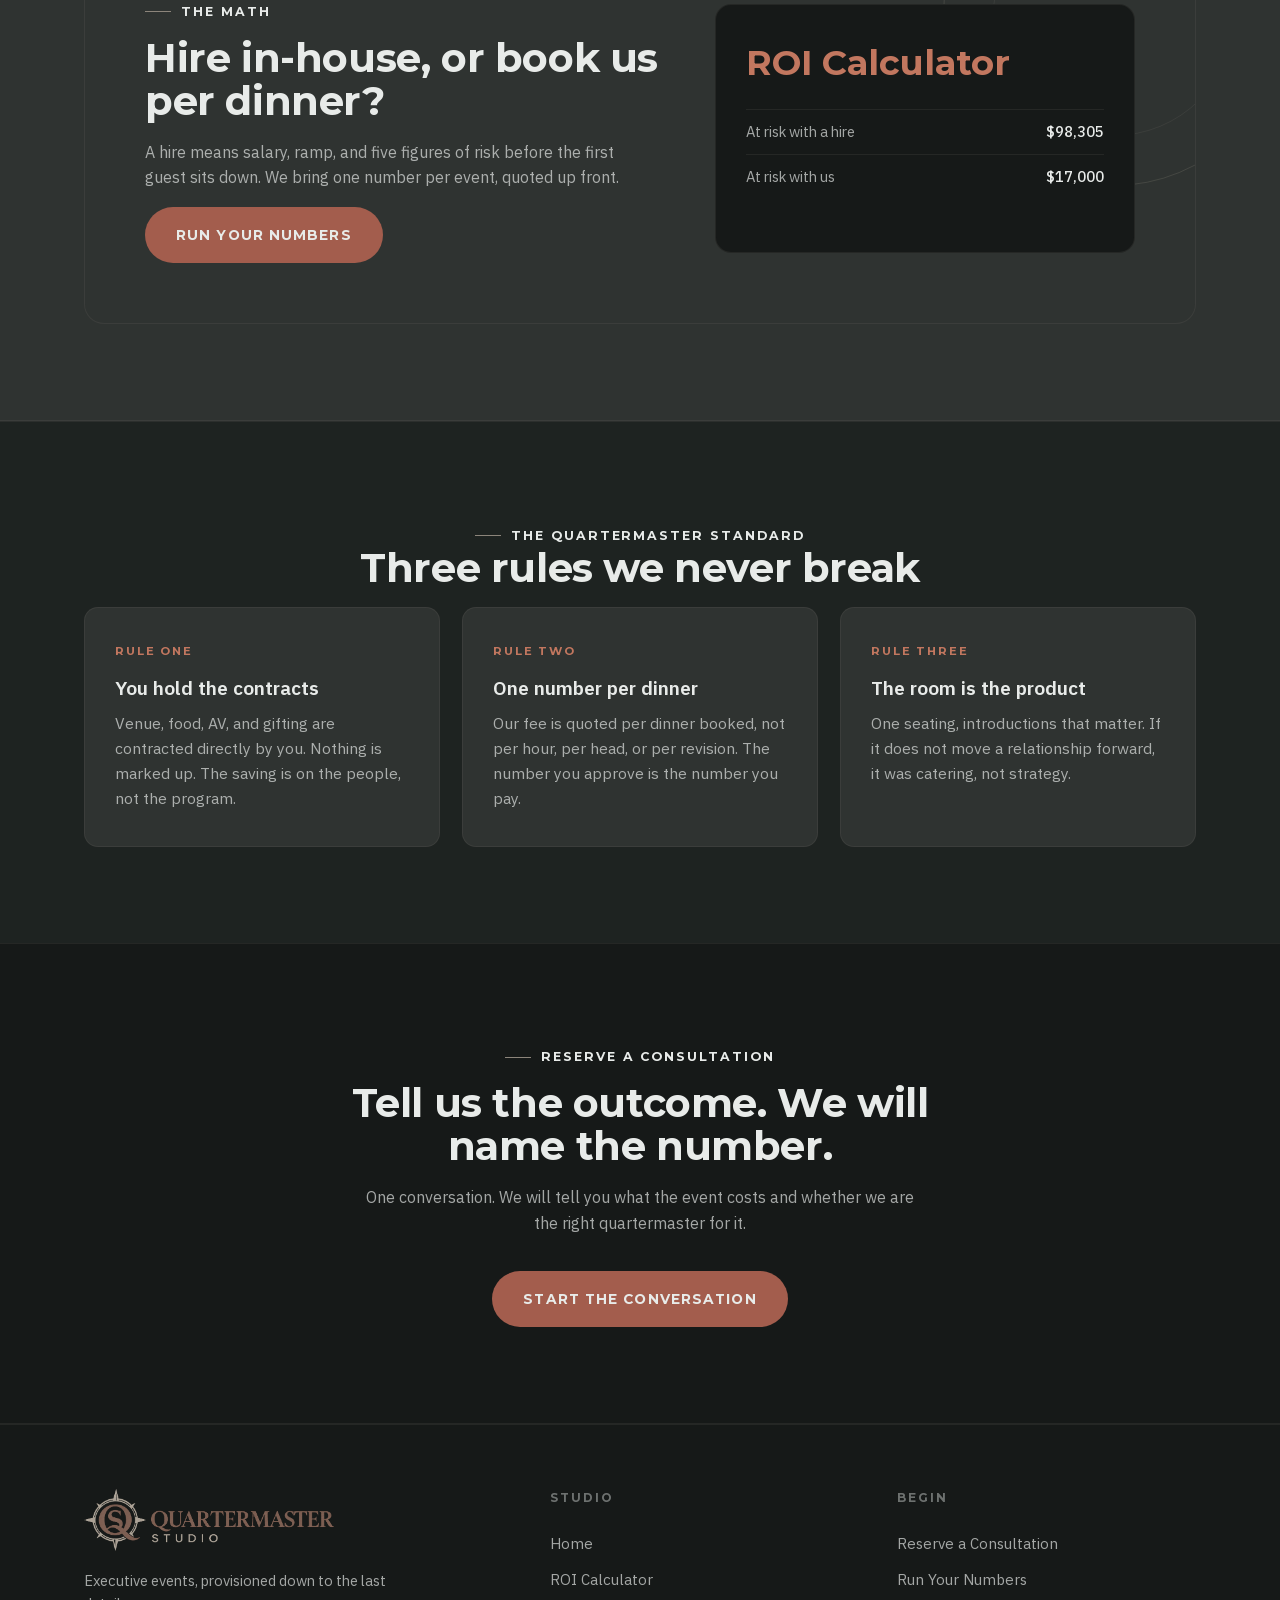
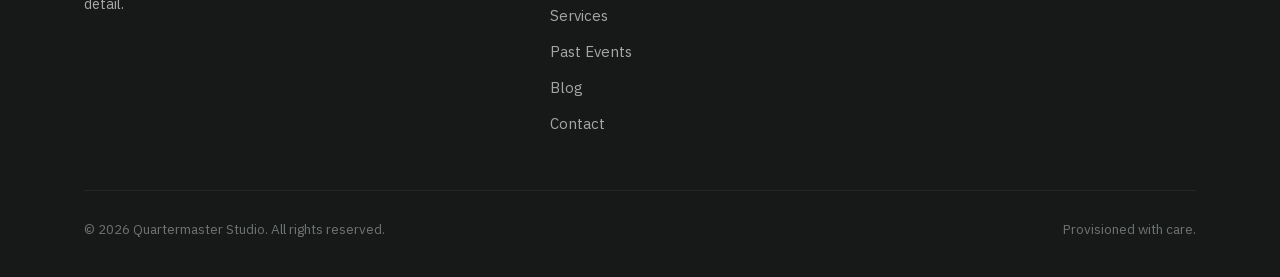
==== commit e33b4333: "Homepage hero: bright private dining room with skyline view" ====
--- a/index.html
+++ b/index.html
@@ -52,7 +52,7 @@
       </div>
       <div class="hero-visual reveal in">
         <div class="frame">
-          <img src="/assets/img/hero-dining.jpg?v=20260925a" alt="Candlelit private dining room set for an executive dinner" fetchpriority="high">
+          <img src="/assets/img/hero-dining.jpg?v=20260925b" alt="Private dining room set for an executive dinner, skyline view" fetchpriority="high">
         </div>
         <p class="caption">One hour before doors: vetted, logged, ready.</p>
       </div>
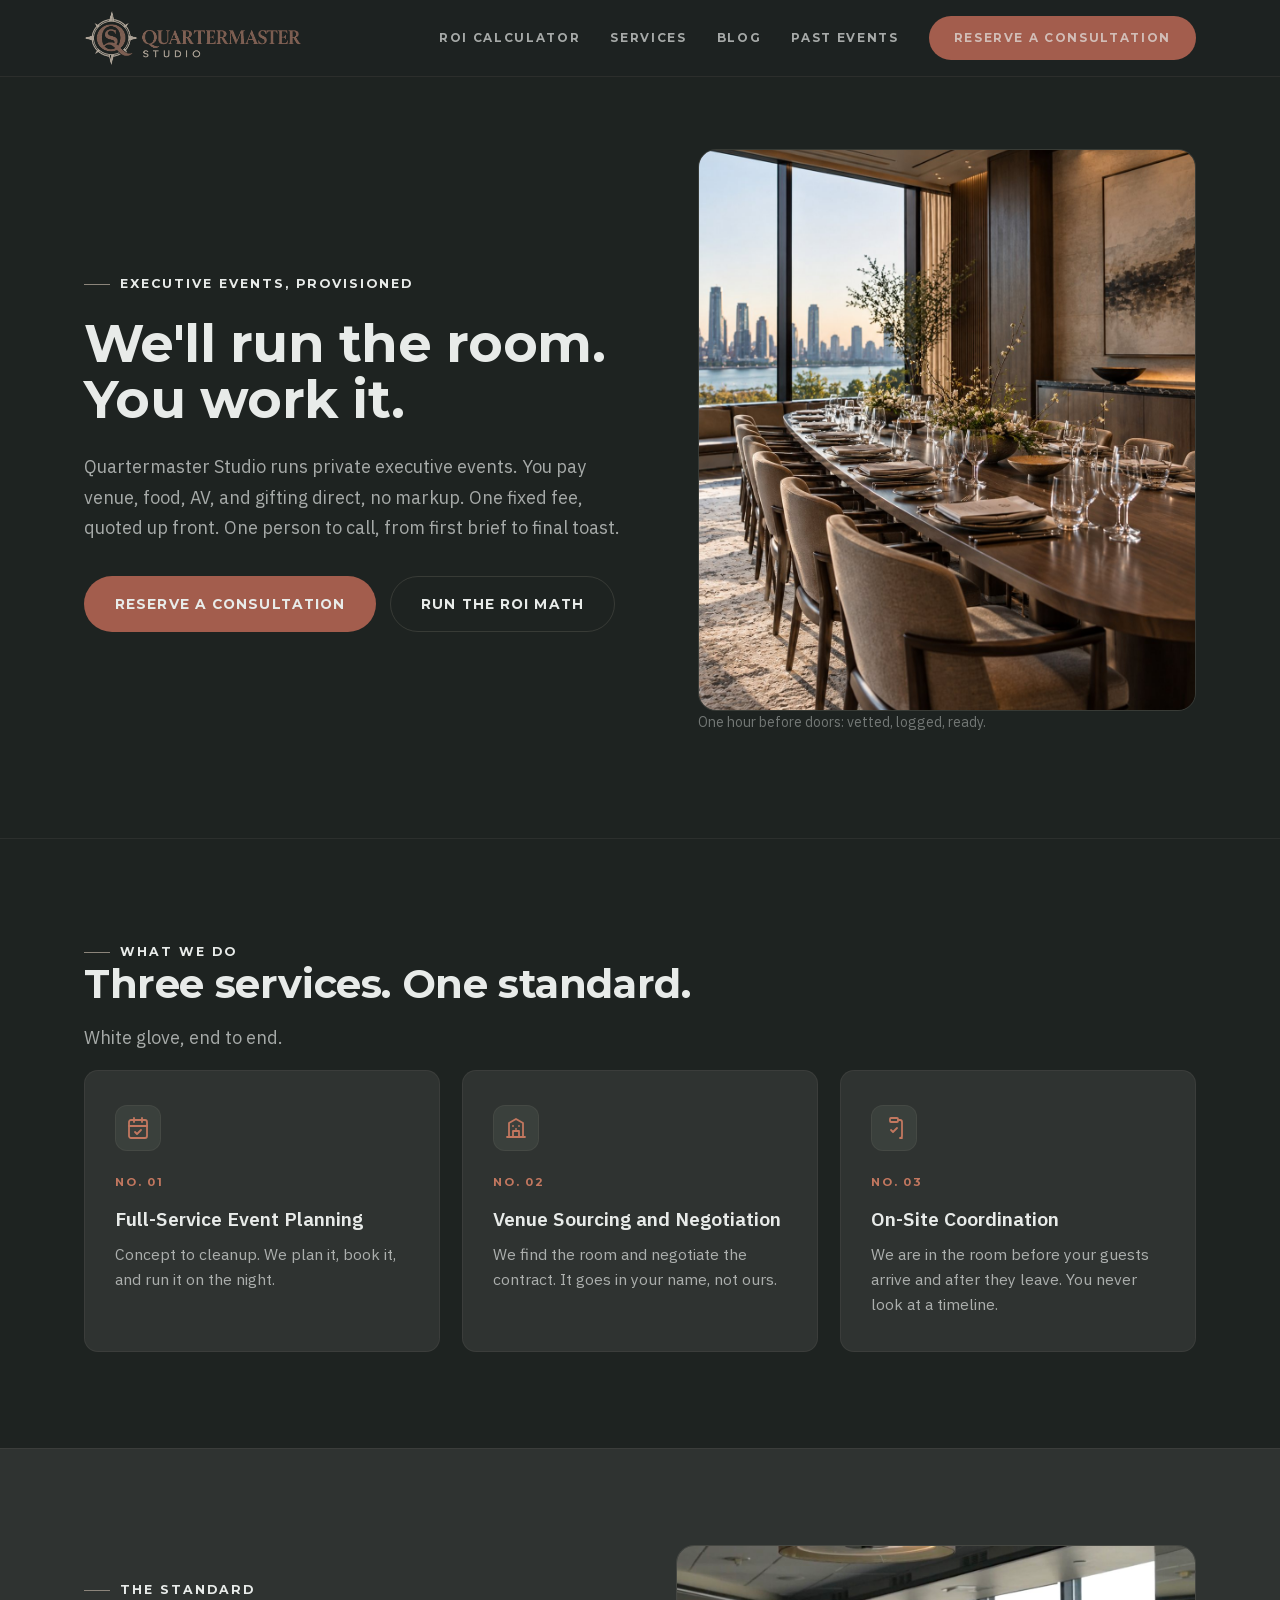
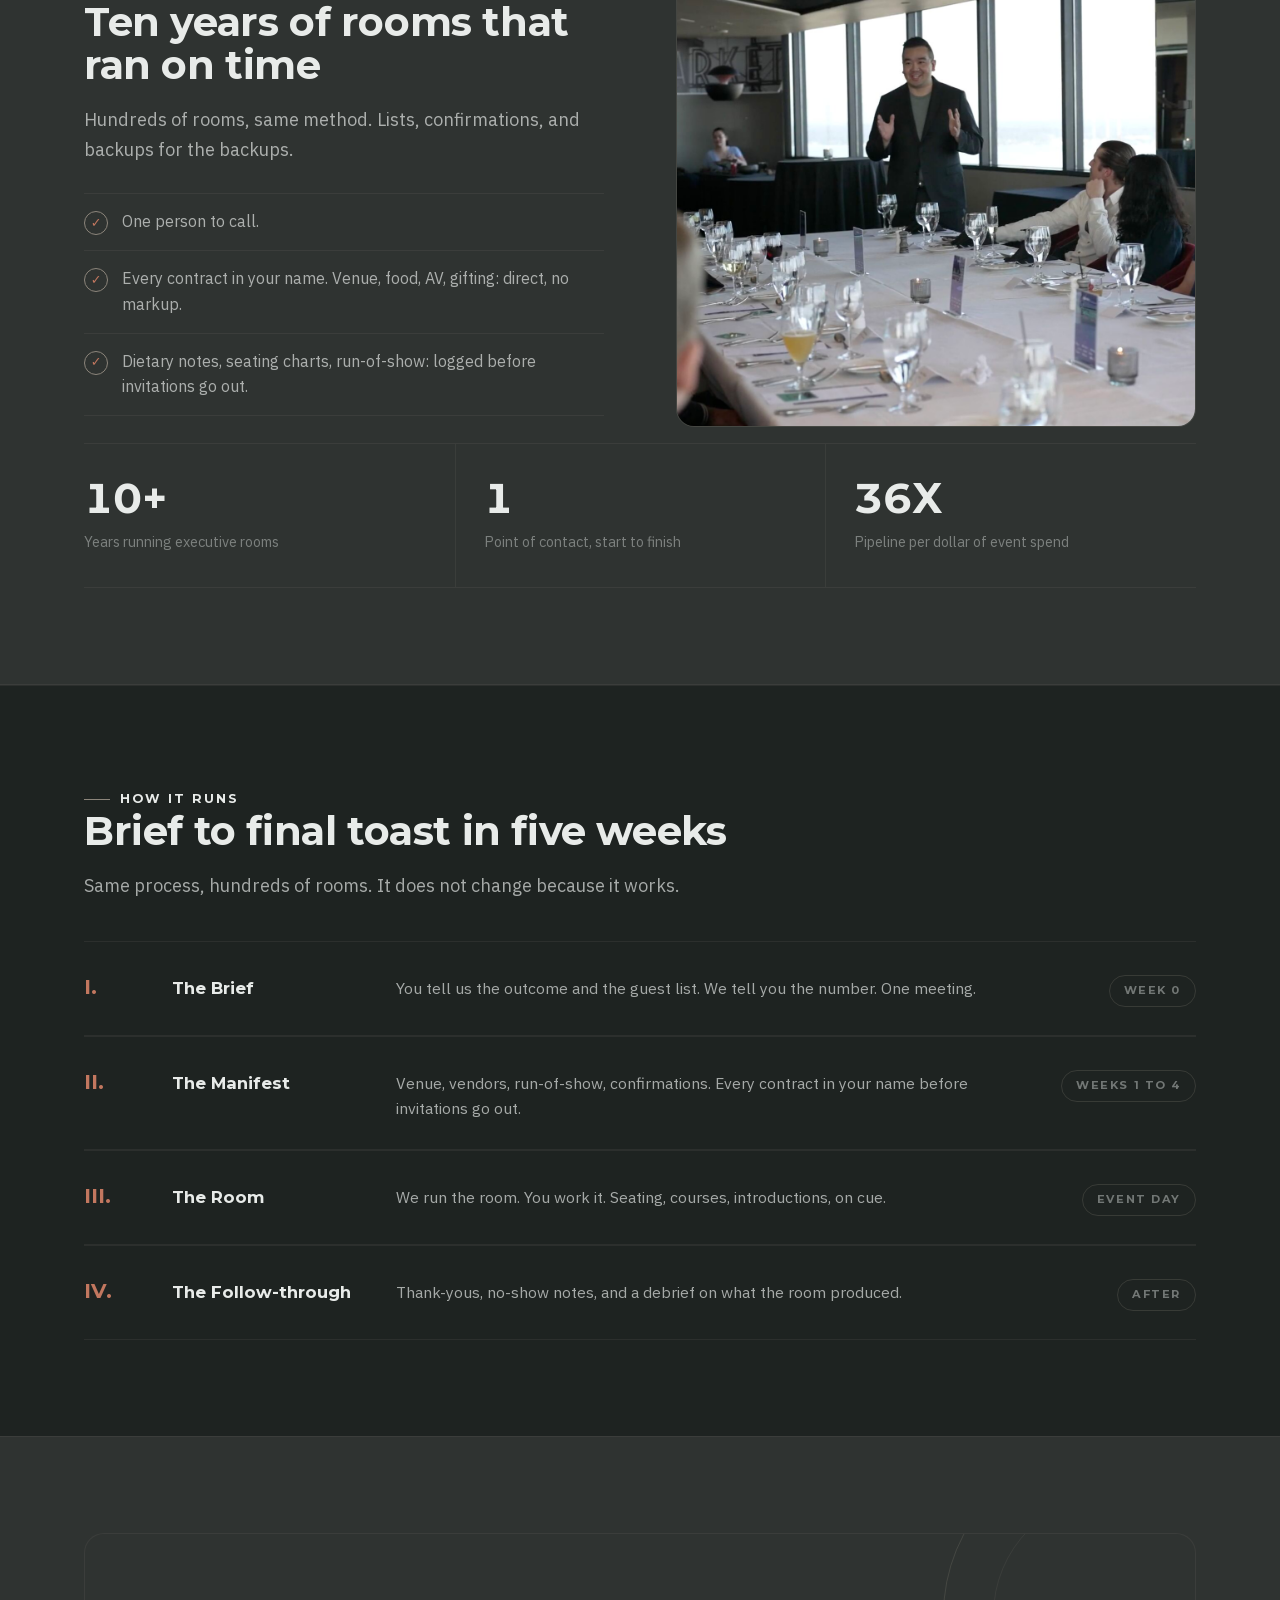
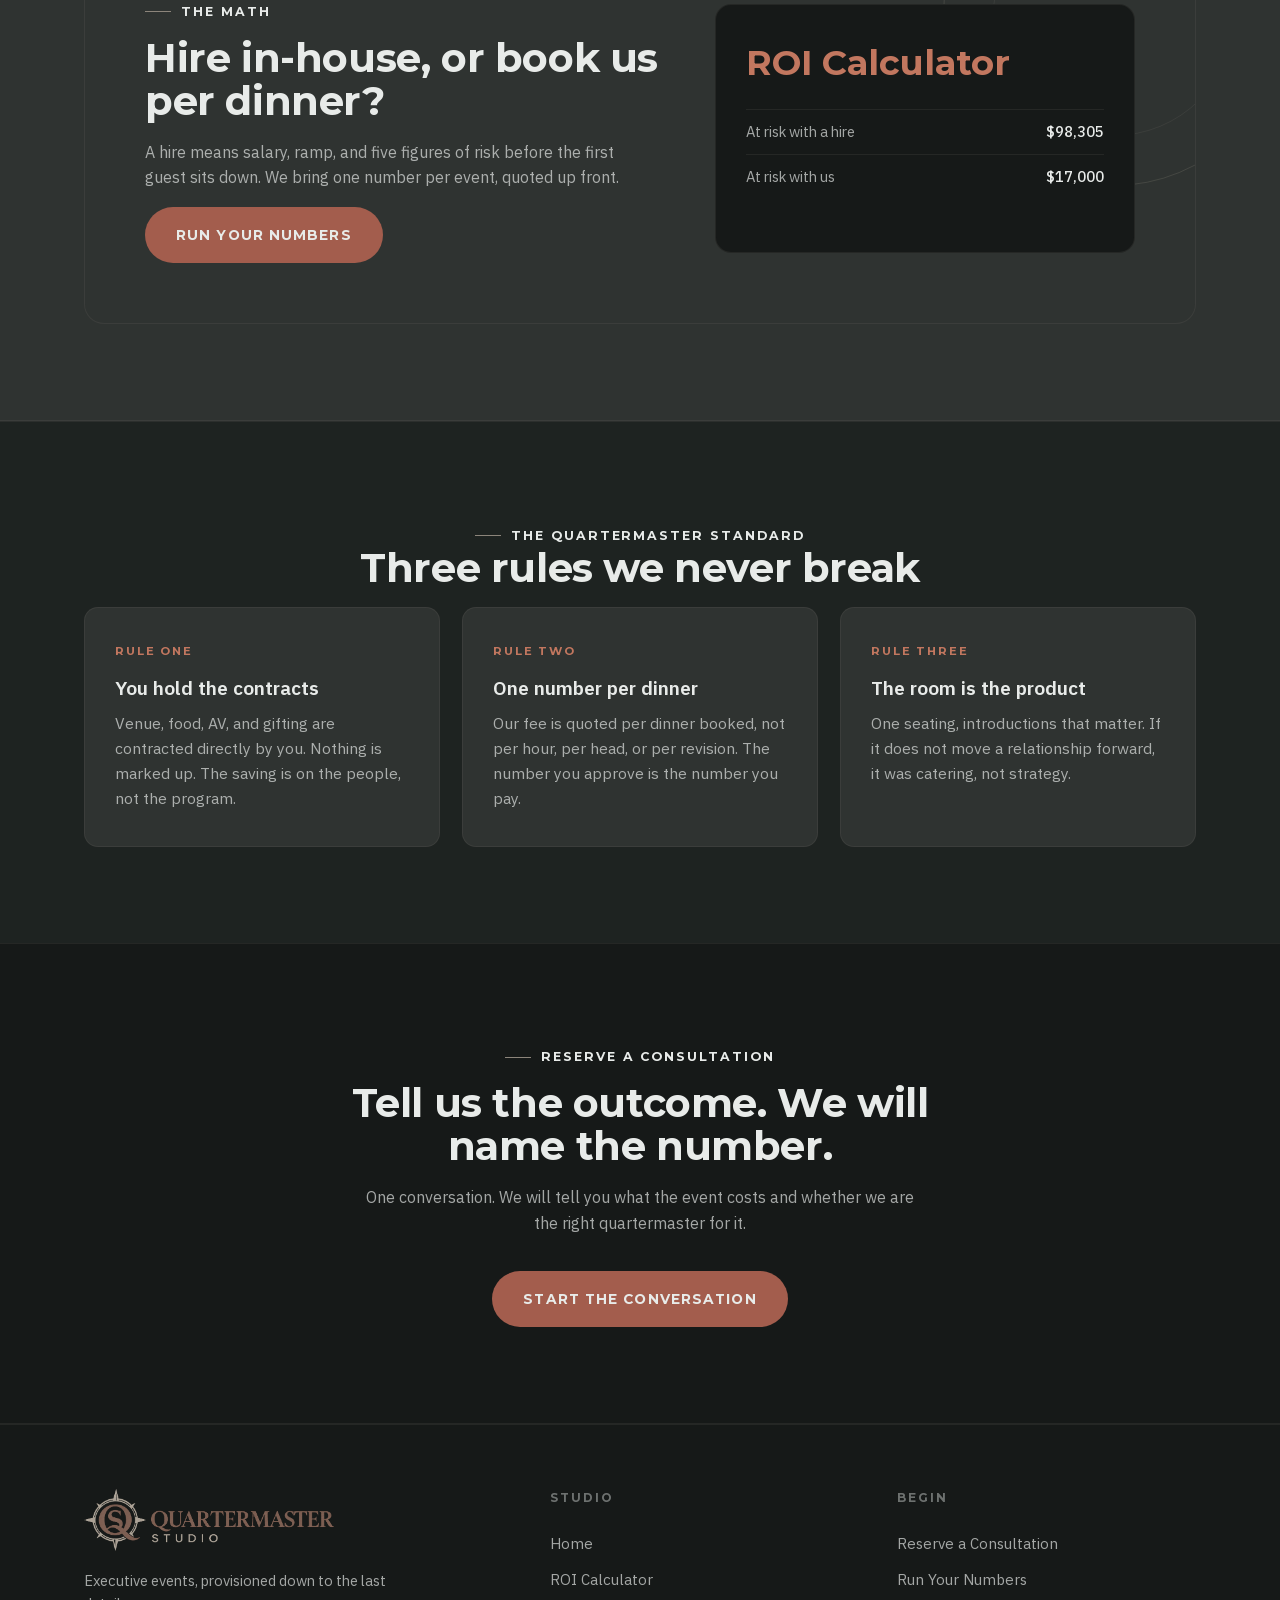
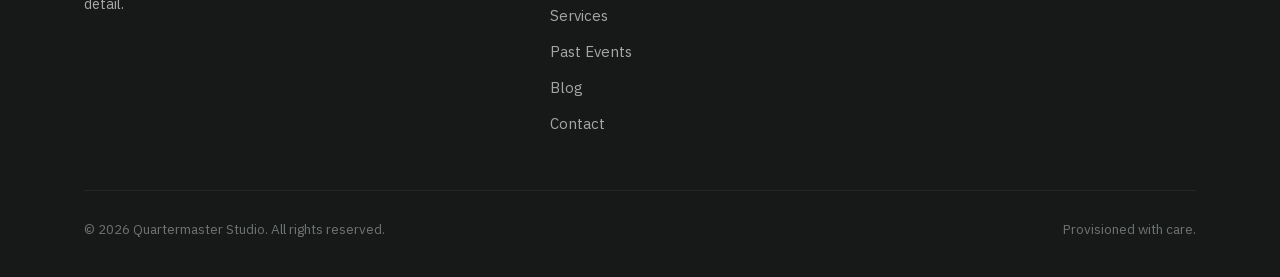
==== commit e7171ef6: "Drop 'You do not lift a finger' from services lede" ====
--- a/index.html
+++ b/index.html
@@ -5,7 +5,7 @@
 <meta name="viewport" content="width=device-width, initial-scale=1.0">
 <title>Quartermaster Studio - Executive Events, Provisioned</title>
 <meta name="description" content="Quartermaster Studio provisions private executive events. You pay venue, food, AV and gifting direct. No markup. One fee per dinner, quoted up front.">
-<link rel="stylesheet" href="/assets/css/style.css?v=20260925p">
+<link rel="stylesheet" href="/assets/css/style.css?v=20260925q">
 <link rel="icon" type="image/png" href="/assets/img/favicon.png?v=20260925k">
 <link rel="apple-touch-icon" href="/assets/img/apple-touch-icon.png?v=20260925k">
 </head>
@@ -65,7 +65,7 @@
       <div class="reveal in">
         <span class="kicker">What we do</span>
         <h2>Three services. One standard.</h2>
-        <p class="lede">White glove, end to end. You do not lift a finger.</p>
+        <p class="lede">White glove, end to end.</p>
       </div>
       <div class="cards3">
         <article class="card reveal in">
--- a/assets/css/style.css
+++ b/assets/css/style.css
@@ -221,7 +221,7 @@
   border-bottom: 1px solid var(--line-soft);
 }
 .mobile-menu a:last-of-type { border-bottom: none; }
-.mobile-menu .btn { width: 100%; margin-top: 12px; }
+.mobile-menu .btn { width: 100%; margin-top: 12px; display: flex; justify-content: center; padding: 16px 24px; }
 
 /* ---------- hero ---------- */
 .hero { padding: 72px 0 88px; position: relative; }
@@ -836,6 +836,7 @@
   .nav-links { display: none; }
   .nav-toggle { display: inline-flex; }
   .brand-lockup { height: 40px; }
+  .hero-copy h1 { font-size: 2.7rem; }
   .hero { padding: 48px 0 64px; }
   .hero-visual img { height: 340px; }
   .manifest-card { position: static; width: 100%; margin-top: 16px; }
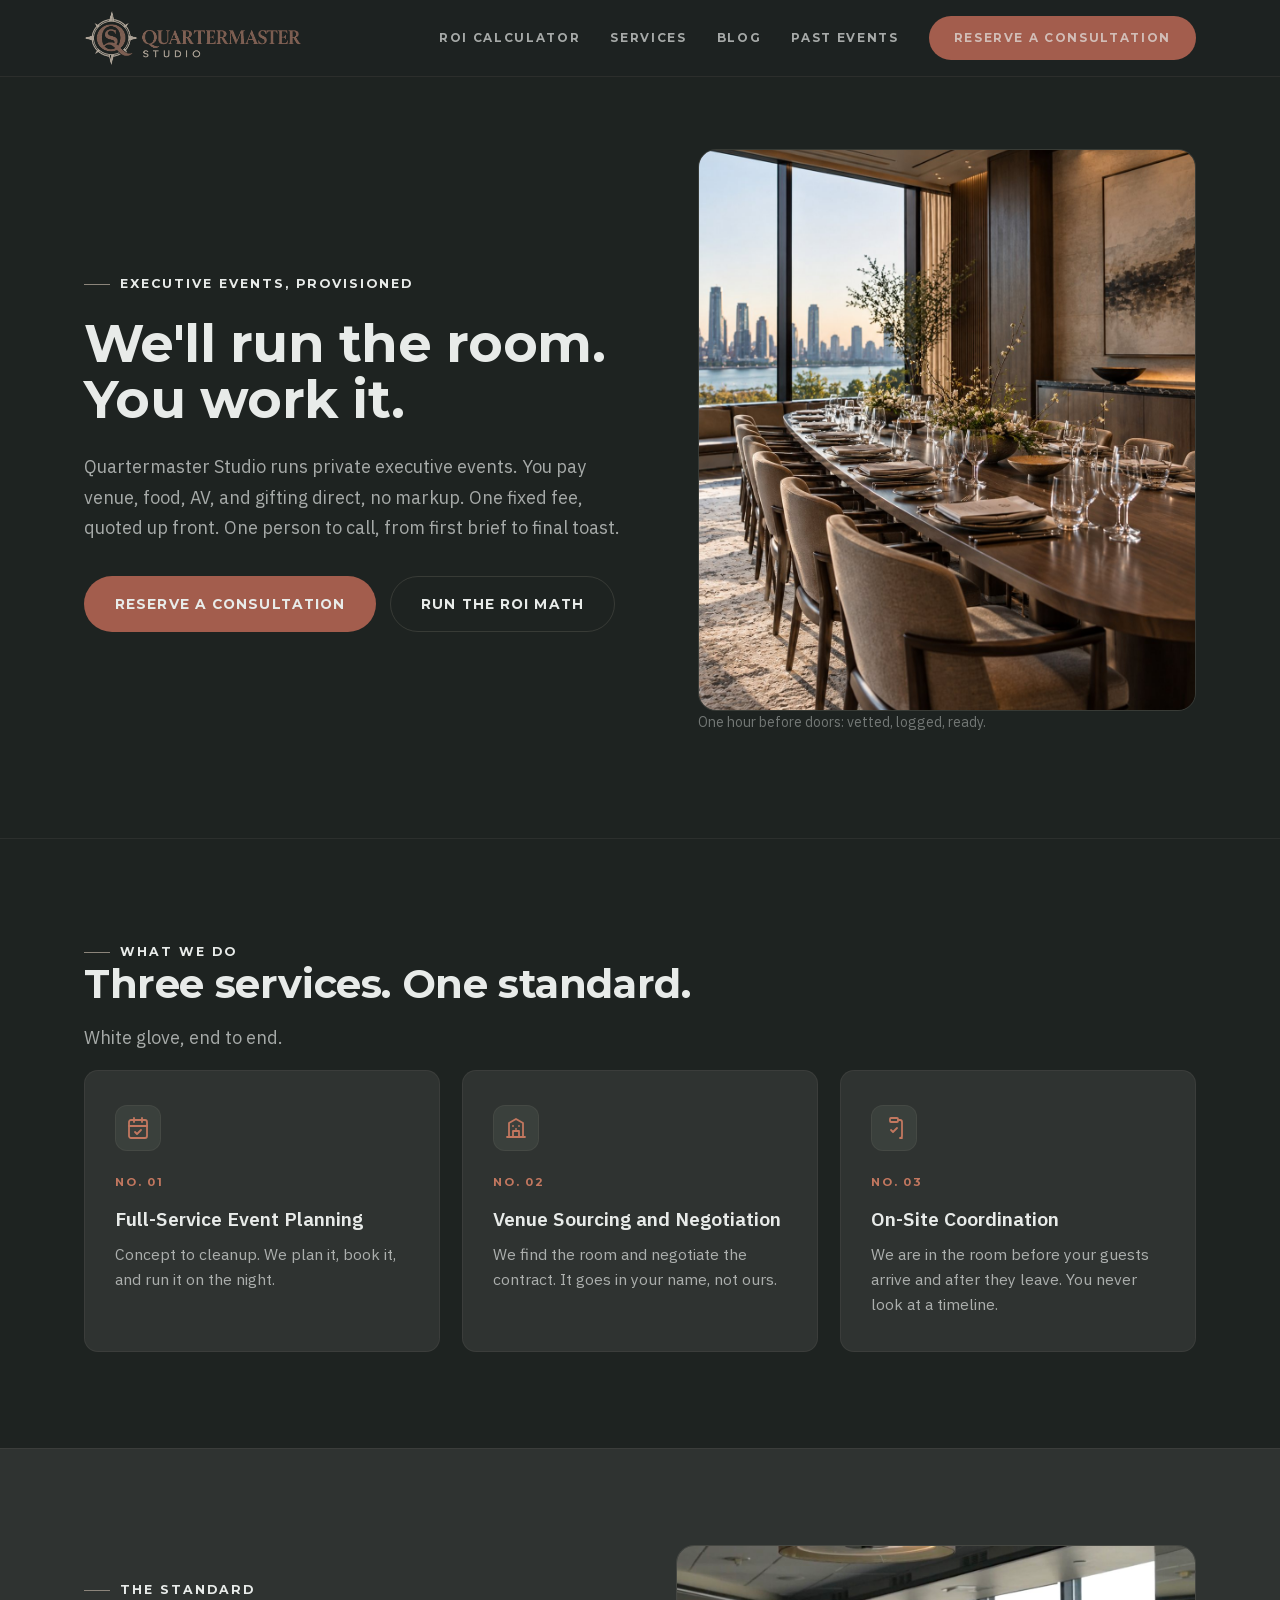
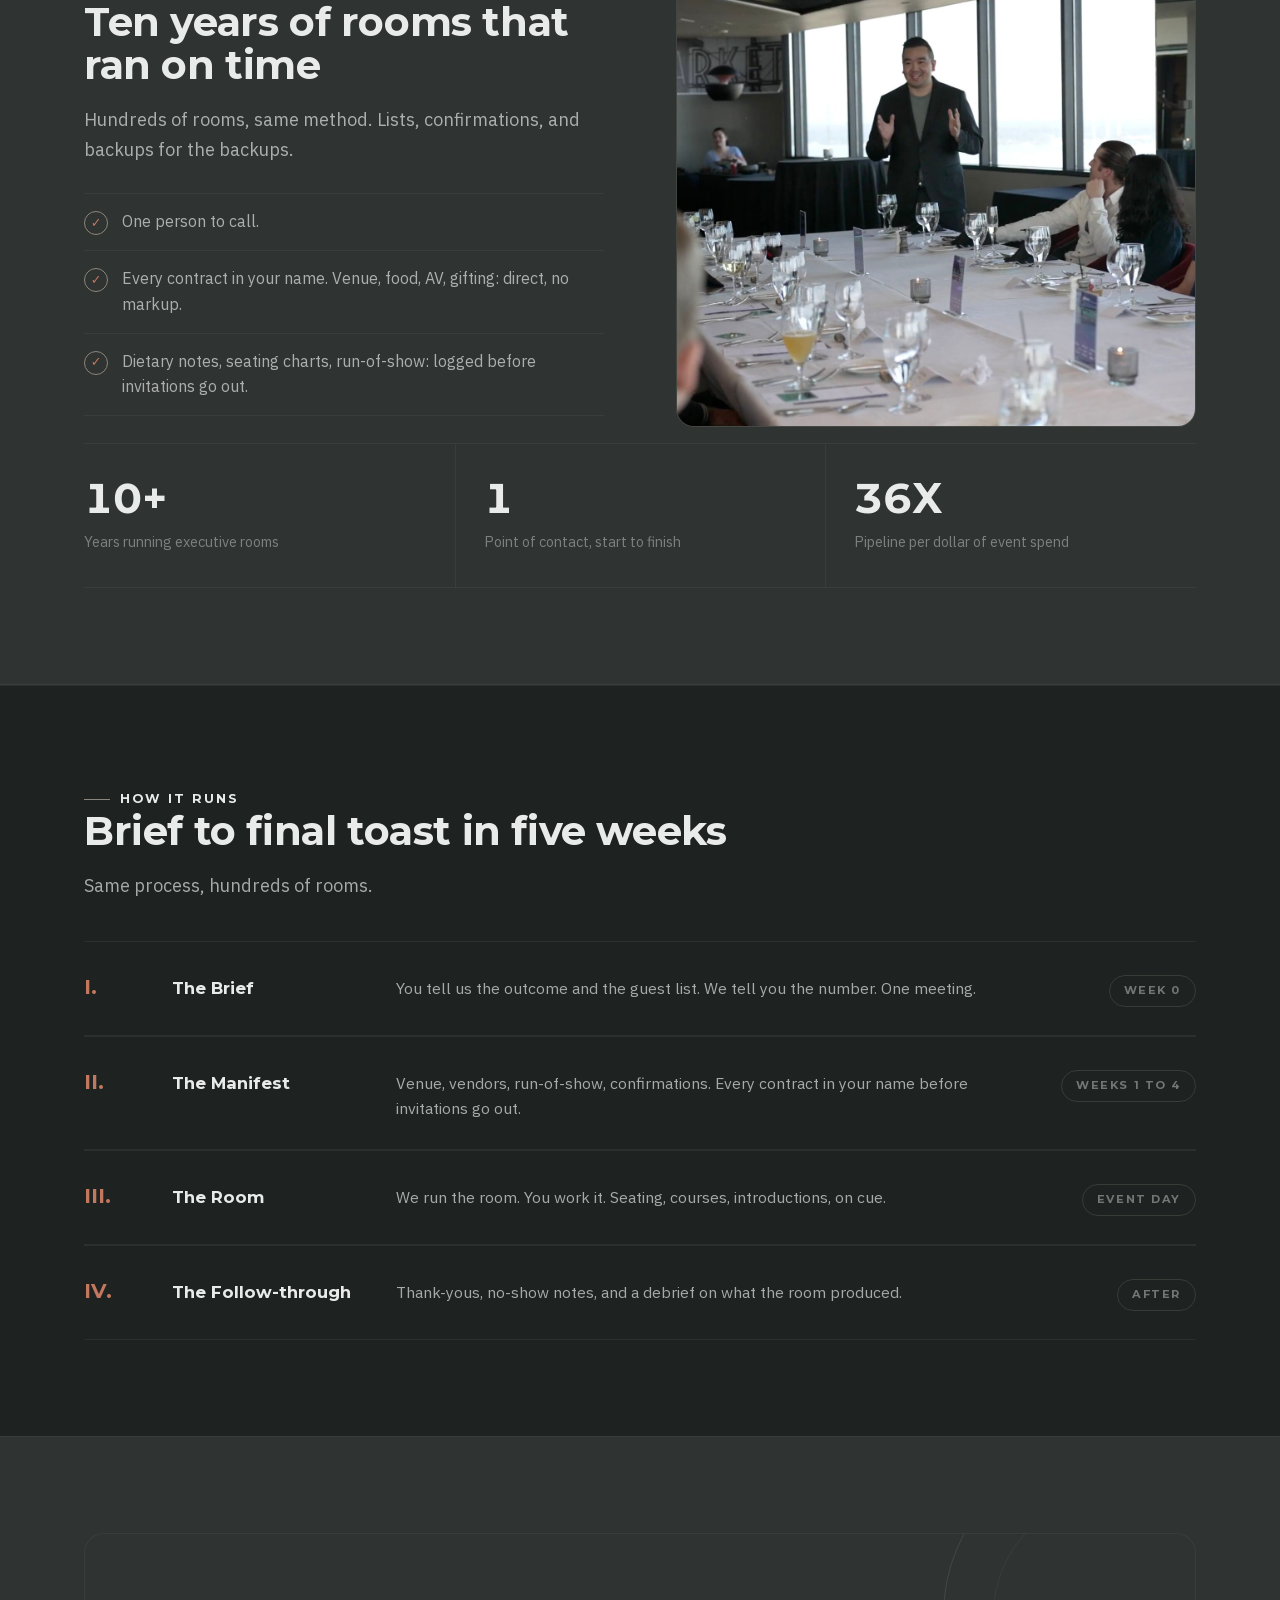
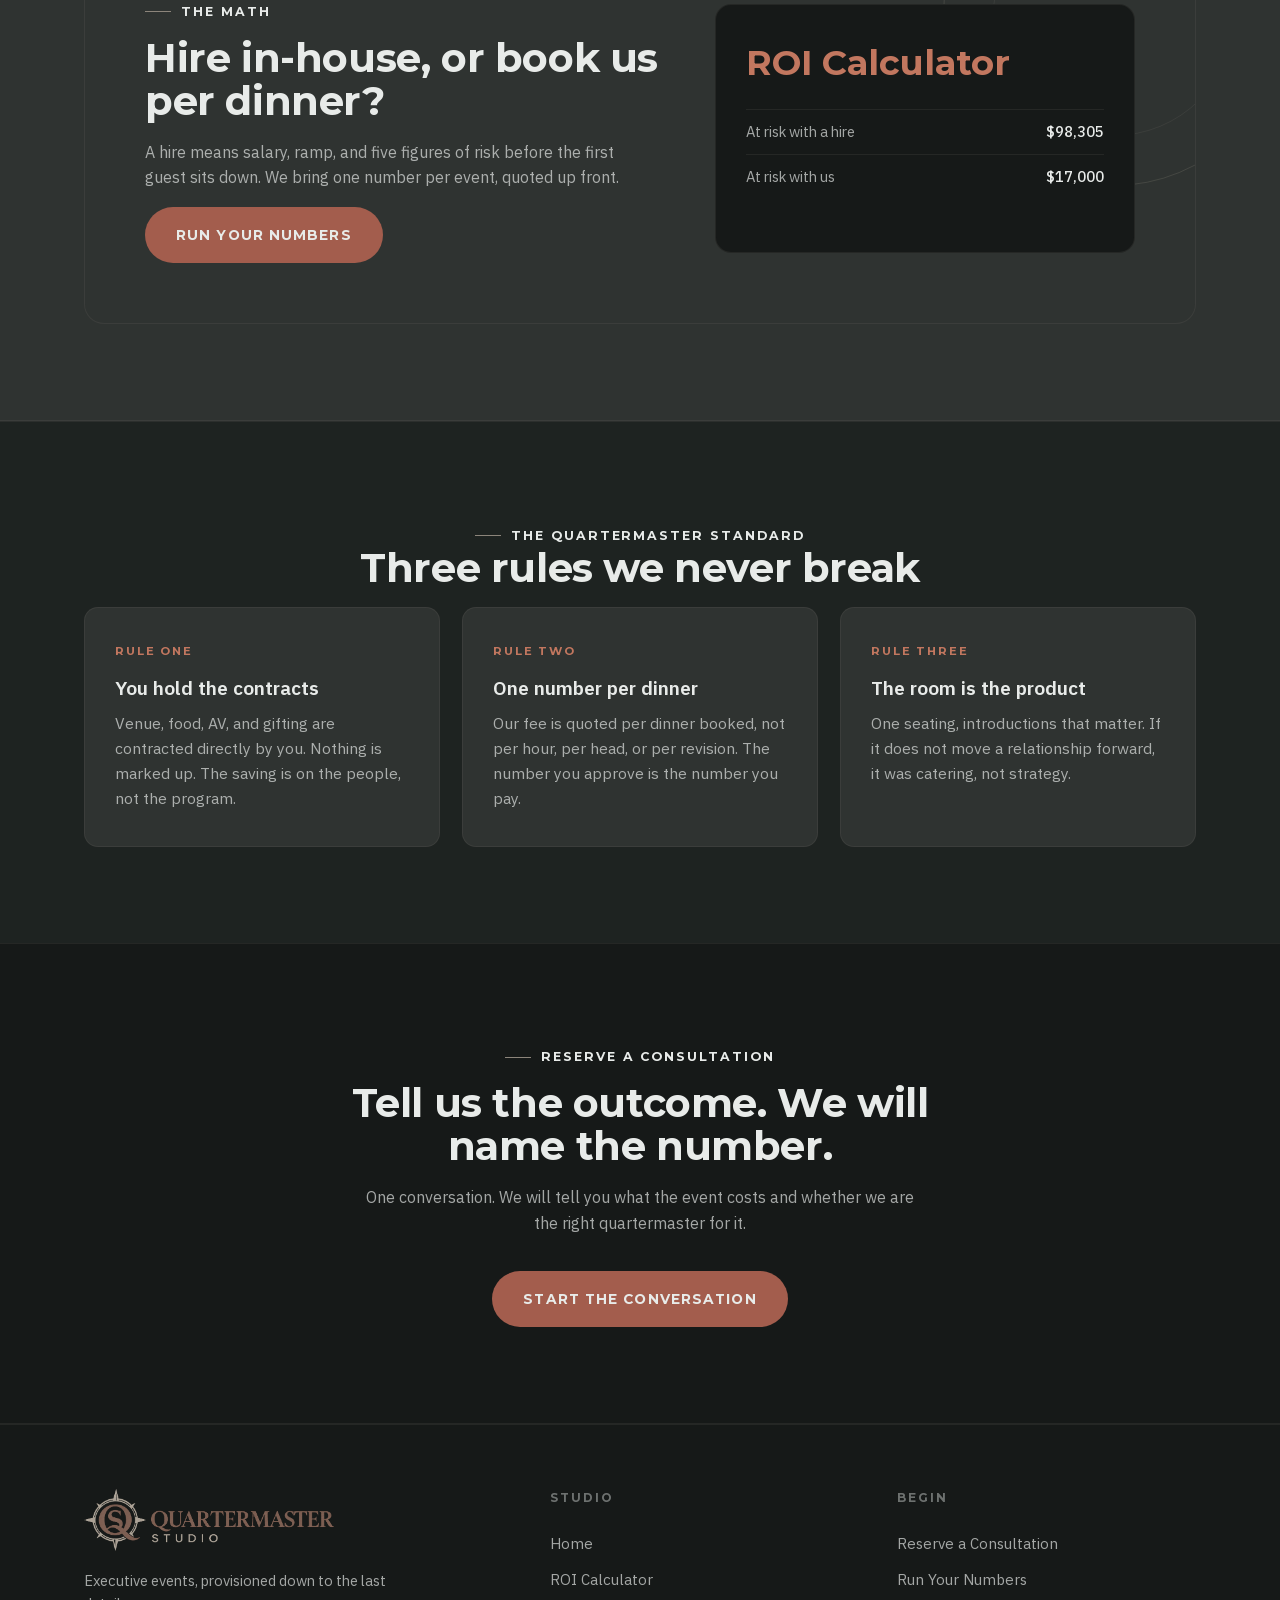
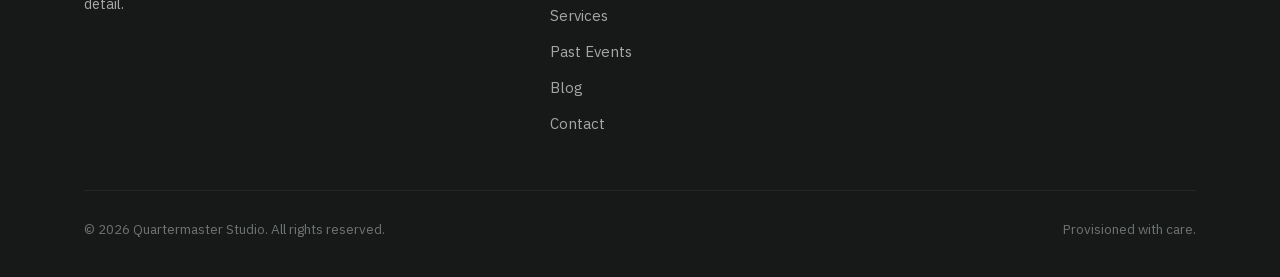
==== commit 40c95a95: "Trim process lede to 'Same process, hundreds of rooms.'" ====
--- a/index.html
+++ b/index.html
@@ -140,7 +140,7 @@
       <div class="reveal in">
         <span class="kicker">How it runs</span>
         <h2>Brief to final toast in five weeks</h2>
-        <p class="lede">Same process, hundreds of rooms. It does not change because it works.</p>
+        <p class="lede">Same process, hundreds of rooms.</p>
       </div>
       <div class="manifest reveal in">
         <div class="manifest-row">
